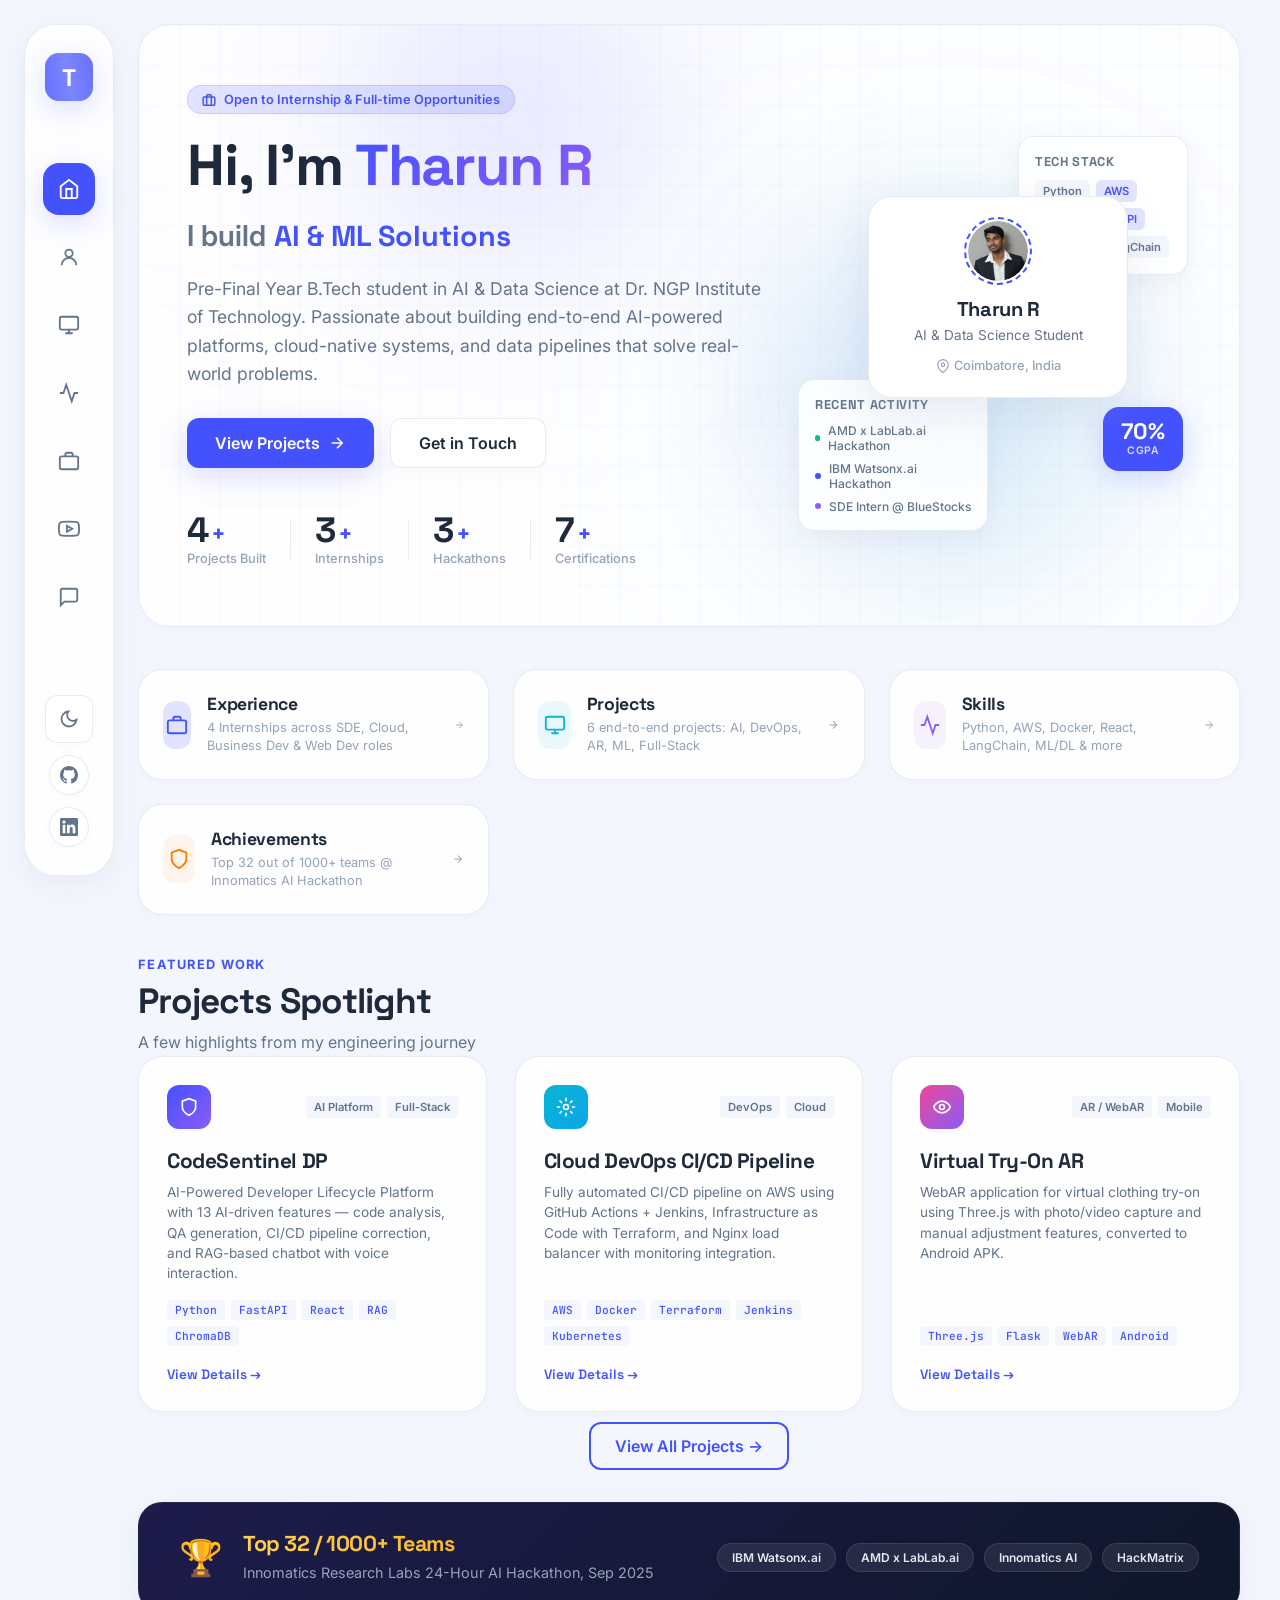
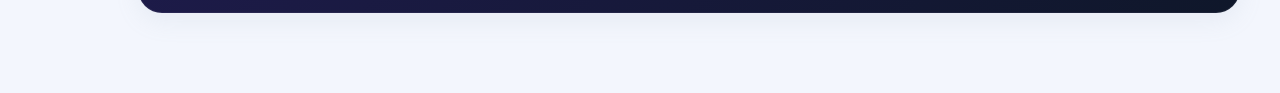
==== index.html @ 0fbeda7d "Add files via upload" ====
<!DOCTYPE html>
<html lang="en">
<head>
  <meta charset="UTF-8" />
  <meta name="viewport" content="width=device-width, initial-scale=1.0" />
  <title>Tharun R — Portfolio</title>
  <link rel="apple-touch-icon" sizes="180x180" href="img/apple-touch-icon.png" />
  <link rel="icon" type="image/png" sizes="32x32" href="img/favicon-32x32.png" />
  <link rel="icon" type="image/png" sizes="192x192" href="img/favicon-192x192.png" />
  <link rel="shortcut icon" href="img/favicon.ico" />
  <meta name="description" content="Portfolio of Tharun R — AI & Data Science | Cloud & DevOps | Full-Stack Developer based in Coimbatore, India." />
  <link rel="preconnect" href="https://fonts.googleapis.com" />
  <link rel="preconnect" href="https://fonts.gstatic.com" crossorigin />
  <link href="https://fonts.googleapis.com/css2?family=Inter:wght@300;400;500;600;700;800;900&family=Space+Grotesk:wght@400;500;600;700&family=JetBrains+Mono:wght@400;500&display=swap" rel="stylesheet" />
  <link rel="stylesheet" href="css/style.css?v=2.0.1" />
  <link rel="stylesheet" href="css/home.css?v=2.0.1" />
  <script>
    // Initialize theme as early as possible to prevent flash of light theme
    const savedTheme = localStorage.getItem('theme');
    if (savedTheme === 'dark') {
      document.documentElement.classList.add('dark-mode');
    }
  </script>
</head>
<body>
  <!-- Sidebar Navigation -->
  <nav class="sidebar" id="sidebar">
    <div class="sidebar-logo">
      <span class="logo-text">T</span>
    </div>
    <div class="sidebar-links">
      <a href="index.html" class="nav-item active" id="nav-home" title="Home">
        <svg viewBox="0 0 24 24" fill="none" stroke="currentColor" stroke-width="2"><path d="M3 9l9-7 9 7v11a2 2 0 0 1-2 2H5a2 2 0 0 1-2-2z"/><polyline points="9 22 9 12 15 12 15 22"/></svg>
        <span class="nav-label">Home</span>
      </a>
      <a href="about.html" class="nav-item" id="nav-about" title="About">
        <svg viewBox="0 0 24 24" fill="none" stroke="currentColor" stroke-width="2"><circle cx="12" cy="8" r="4"/><path d="M20 21a8 8 0 1 0-16 0"/></svg>
        <span class="nav-label">About</span>
      </a>
      <a href="projects.html" class="nav-item" id="nav-projects" title="Projects">
        <svg viewBox="0 0 24 24" fill="none" stroke="currentColor" stroke-width="2"><rect x="2" y="3" width="20" height="14" rx="2"/><path d="M8 21h8M12 17v4"/></svg>
        <span class="nav-label">Projects</span>
      </a>
      <a href="skills.html" class="nav-item" id="nav-skills" title="Skills">
        <svg viewBox="0 0 24 24" fill="none" stroke="currentColor" stroke-width="2"><polyline points="22 12 18 12 15 21 9 3 6 12 2 12"/></svg>
        <span class="nav-label">Skills</span>
      </a>
      <a href="experience.html" class="nav-item" id="nav-experience" title="Experience">
        <svg viewBox="0 0 24 24" fill="none" stroke="currentColor" stroke-width="2"><rect x="2" y="7" width="20" height="14" rx="2"/><path d="M16 7V5a2 2 0 0 0-2-2h-4a2 2 0 0 0-2 2v2"/></svg>
        <span class="nav-label">Experience</span>
      </a>
      <a href="youtube.html" class="nav-item" id="nav-youtube" title="YouTube">
        <svg viewBox="0 0 24 24" fill="none" stroke="currentColor" stroke-width="2"><path d="M22.54 6.42a2.78 2.78 0 0 0-1.94-2C18.88 4 12 4 12 4s-6.88 0-8.6.46a2.78 2.78 0 0 0-1.94 2A29 29 0 0 0 1 11.75a29 29 0 0 0 .46 5.33A2.78 2.78 0 0 0 3.4 19c1.72.46 8.6.46 8.6.46s6.88 0 8.6-.46a2.78 2.78 0 0 0 1.94-2 29 29 0 0 0 .46-5.25 29 29 0 0 0-.46-5.33z"/><polygon points="9.75 15.02 15.5 11.75 9.75 8.48 9.75 15.02"/></svg>
        <span class="nav-label">YouTube</span>
      </a>
      <a href="contact.html" class="nav-item" id="nav-contact" title="Contact">
        <svg viewBox="0 0 24 24" fill="none" stroke="currentColor" stroke-width="2"><path d="M21 15a2 2 0 0 1-2 2H7l-4 4V5a2 2 0 0 1 2-2h14a2 2 0 0 1 2 2z"/></svg>
        <span class="nav-label">Contact</span>
      </a>
    </div>
    <div class="sidebar-bottom">
      <button class="theme-toggle-btn" id="themeToggle" title="Toggle Theme">
        <svg class="sun-icon" viewBox="0 0 24 24" fill="none" stroke="currentColor" stroke-width="2"><circle cx="12" cy="12" r="5"/><line x1="12" y1="1" x2="12" y2="3"/><line x1="12" y1="21" x2="12" y2="23"/><line x1="4.22" y1="4.22" x2="5.64" y2="5.64"/><line x1="18.36" y1="18.36" x2="19.78" y2="19.78"/><line x1="1" y1="12" x2="3" y2="12"/><line x1="21" y1="12" x2="23" y2="12"/><line x1="4.22" y1="19.78" x2="5.64" y2="18.36"/><line x1="18.36" y1="5.64" x2="19.78" y2="4.22"/></svg>
        <svg class="moon-icon" viewBox="0 0 24 24" fill="none" stroke="currentColor" stroke-width="2"><path d="M21 12.79A9 9 0 1 1 11.21 3 7 7 0 0 0 21 12.79z"/></svg>
      </button>
      <a href="https://github.com/sarthar3" target="_blank" class="social-icon" title="GitHub">
        <svg viewBox="0 0 24 24" fill="currentColor"><path d="M12 0C5.37 0 0 5.37 0 12c0 5.31 3.435 9.795 8.205 11.385.6.105.825-.255.825-.57 0-.285-.015-1.23-.015-2.235-3.015.555-3.795-.735-4.035-1.41-.135-.345-.72-1.41-1.23-1.695-.42-.225-1.02-.78-.015-.795.945-.015 1.62.87 1.845 1.23 1.08 1.815 2.805 1.305 3.495.99.105-.78.42-1.305.765-1.605-2.67-.3-5.46-1.335-5.46-5.925 0-1.305.465-2.385 1.23-3.225-.12-.3-.54-1.53.12-3.18 0 0 1.005-.315 3.3 1.23.96-.27 1.98-.405 3-.405s2.04.135 3 .405c2.295-1.56 3.3-1.23 3.3-1.23.66 1.65.24 2.88.12 3.18.765.84 1.23 1.905 1.23 3.225 0 4.605-2.805 5.625-5.475 5.925.435.375.81 1.095.81 2.22 0 1.605-.015 2.895-.015 3.3 0 .315.225.69.825.57A12.02 12.02 0 0 0 24 12c0-6.63-5.37-12-12-12z"/></svg>
      </a>
      <a href="https://linkedin.com/in/sarvesh-tharun" target="_blank" class="social-icon" title="LinkedIn">
        <svg viewBox="0 0 24 24" fill="currentColor"><path d="M20.447 20.452h-3.554v-5.569c0-1.328-.027-3.037-1.852-3.037-1.853 0-2.136 1.445-2.136 2.939v5.667H9.351V9h3.414v1.561h.046c.477-.9 1.637-1.85 3.37-1.85 3.601 0 4.267 2.37 4.267 5.455v6.286zM5.337 7.433a2.062 2.062 0 0 1-2.063-2.065 2.064 2.064 0 1 1 2.063 2.065zm1.782 13.019H3.555V9h3.564v11.452zM22.225 0H1.771C.792 0 0 .774 0 1.729v20.542C0 23.227.792 24 1.771 24h20.451C23.2 24 24 23.227 24 22.271V1.729C24 .774 23.2 0 22.222 0h.003z"/></svg>
      </a>
    </div>
  </nav>

  <!-- Mobile Top Bar -->
  <header class="mobile-header">
    <div class="mobile-logo">Tharun R</div>
    <div class="mobile-actions">
      <button class="theme-toggle-btn mobile-theme-toggle" id="themeToggleMobile" aria-label="Toggle Theme">
        <svg class="sun-icon" viewBox="0 0 24 24" fill="none" stroke="currentColor" stroke-width="2"><circle cx="12" cy="12" r="5"/><line x1="12" y1="1" x2="12" y2="3"/><line x1="12" y1="21" x2="12" y2="23"/><line x1="4.22" y1="4.22" x2="5.64" y2="5.64"/><line x1="18.36" y1="18.36" x2="19.78" y2="19.78"/><line x1="1" y1="12" x2="3" y2="12"/><line x1="21" y1="12" x2="23" y2="12"/><line x1="4.22" y1="19.78" x2="5.64" y2="18.36"/><line x1="18.36" y1="5.64" x2="19.78" y2="4.22"/></svg>
        <svg class="moon-icon" viewBox="0 0 24 24" fill="none" stroke="currentColor" stroke-width="2"><path d="M21 12.79A9 9 0 1 1 11.21 3 7 7 0 0 0 21 12.79z"/></svg>
      </button>
      <button class="hamburger" id="hamburger" aria-label="Toggle menu">
        <span></span><span></span><span></span>
      </button>
    </div>
  </header>
  <div class="mobile-nav-overlay" id="mobileNavOverlay">
    <nav class="mobile-nav">
      <a href="index.html">Home</a>
      <a href="about.html">About</a>
      <a href="projects.html">Projects</a>
      <a href="skills.html">Skills</a>
      <a href="experience.html">Experience</a>
      <a href="youtube.html">YouTube</a>
      <a href="contact.html">Contact</a>
    </nav>
  </div>

  <!-- Main Content -->
  <main class="main-content" id="main-content">

    <!-- Hero Section -->
    <section class="hero-section">
      <div class="hero-bg-orbs">
        <div class="orb orb-1"></div>
        <div class="orb orb-2"></div>
        <div class="orb orb-3"></div>
      </div>
      <div class="hero-grid-lines"></div>

      <div class="hero-left">
        <div class="hero-badge animate-fade-up" style="animation-delay:0.1s">
          <svg viewBox="0 0 24 24" fill="none" stroke="currentColor" stroke-width="2.5" class="badge-icon"><rect x="2" y="7" width="20" height="14" rx="2" ry="2"/><path d="M16 21V5a2 2 0 0 0-2-2h-4a2 2 0 0 0-2 2v16"/></svg>
          <span>Open to Internship & Full-time Opportunities</span>
        </div>

        <h1 class="hero-title animate-fade-up" style="animation-delay:0.2s">
          Hi, I'm <span class="name-highlight">Tharun R</span>
        </h1>

        <div class="hero-roles animate-fade-up" style="animation-delay:0.35s">
          <span class="role-static">I build</span>
          <div class="role-carousel">
            <span class="role-item active">AI & ML Solutions</span>
            <span class="role-item">Cloud & DevOps Systems</span>
            <span class="role-item">Full-Stack Applications</span>
            <span class="role-item">Data Pipelines</span>
          </div>
        </div>

        <p class="hero-desc animate-fade-up" style="animation-delay:0.5s">
          Pre-Final Year B.Tech student in AI & Data Science at Dr. NGP Institute of Technology. 
          Passionate about building end-to-end AI-powered platforms, cloud-native systems, and 
          data pipelines that solve real-world problems.
        </p>

        <div class="hero-cta animate-fade-up" style="animation-delay:0.65s">
          <a href="projects.html" class="btn-primary" id="hero-view-projects">
            <span>View Projects</span>
            <svg viewBox="0 0 24 24" fill="none" stroke="currentColor" stroke-width="2"><path d="M5 12h14M12 5l7 7-7 7"/></svg>
          </a>
          <a href="contact.html" class="btn-secondary" id="hero-contact">
            <span>Get in Touch</span>
          </a>
        </div>

        <div class="hero-stats animate-fade-up" style="animation-delay:0.8s">
          <div class="stat-item">
            <span class="stat-num" data-target="6">0</span>
            <span class="stat-label">Projects Built</span>
          </div>
          <div class="stat-divider"></div>
          <div class="stat-item">
            <span class="stat-num" data-target="4">0</span>
            <span class="stat-label">Internships</span>
          </div>
          <div class="stat-divider"></div>
          <div class="stat-item">
            <span class="stat-num" data-target="4">0</span>
            <span class="stat-label">Hackathons</span>
          </div>
          <div class="stat-divider"></div>
          <div class="stat-item">
            <span class="stat-num" data-target="9">0</span>
            <span class="stat-label">Certifications</span>
          </div>
        </div>
      </div>

      <div class="hero-right animate-fade-left" style="animation-delay:0.4s">
        <div class="hero-card-cluster">
          <!-- Profile Card -->
          <div class="profile-card">
            <div class="profile-avatar">
              <div class="avatar-ring"></div>
              <div class="avatar-inner" style="background: transparent; overflow: hidden; padding: 0;">
                <img src="img/profile.jpg" alt="Tharun R" style="width: 100%; height: 100%; object-fit: cover; border-radius: 50%;" />
              </div>
            </div>
            <div class="profile-info">
              <h3>Tharun R</h3>
              <p>AI & Data Science Student</p>
              <div class="profile-location">
                <svg viewBox="0 0 24 24" fill="none" stroke="currentColor" stroke-width="2"><path d="M21 10c0 7-9 13-9 13s-9-6-9-13a9 9 0 0 1 18 0z"/><circle cx="12" cy="10" r="3"/></svg>
                <span>Coimbatore, India</span>
              </div>
            </div>
          </div>

          <!-- Tech Stack Card -->
          <div class="tech-float-card card-top-right">
            <div class="card-header-mini">Tech Stack</div>
            <div class="tech-bubbles">
              <span class="tech-bubble">Python</span>
              <span class="tech-bubble accent">AWS</span>
              <span class="tech-bubble">React</span>
              <span class="tech-bubble accent">FastAPI</span>
              <span class="tech-bubble">Docker</span>
              <span class="tech-bubble">LangChain</span>
            </div>
          </div>

          <!-- Activity Card -->
          <div class="activity-float-card card-bottom-left">
            <div class="card-header-mini">Recent Activity</div>
            <div class="activity-items">
              <div class="activity-item">
                <span class="activity-dot green"></span>
                <span>AMD x LabLab.ai Hackathon</span>
              </div>
              <div class="activity-item">
                <span class="activity-dot blue"></span>
                <span>IBM Watsonx.ai Hackathon</span>
              </div>
              <div class="activity-item">
                <span class="activity-dot purple"></span>
                <span>SDE Intern @ BlueStocks</span>
              </div>
            </div>
          </div>

          <!-- CGPA Badge -->
          <div class="cgpa-badge card-bottom-right">
            <div class="cgpa-num">70%</div>
            <div class="cgpa-label">CGPA</div>
          </div>
        </div>
      </div>
    </section>

    <!-- Quick Highlights -->
    <section class="highlights-section">
      <div class="section-inner">
        <div class="highlights-grid">
          <a href="experience.html" class="highlight-card" id="hl-experience">
            <div class="hl-icon">
              <svg viewBox="0 0 24 24" fill="none" stroke="currentColor" stroke-width="2"><rect x="2" y="7" width="20" height="14" rx="2"/><path d="M16 7V5a2 2 0 0 0-2-2h-4a2 2 0 0 0-2 2v2"/></svg>
            </div>
            <div class="hl-content">
              <h3>Experience</h3>
              <p>4 Internships across SDE, Cloud, Business Dev & Web Dev roles</p>
            </div>
            <svg class="hl-arrow" viewBox="0 0 24 24" fill="none" stroke="currentColor" stroke-width="2"><path d="M5 12h14M12 5l7 7-7 7"/></svg>
          </a>

          <a href="projects.html" class="highlight-card" id="hl-projects">
            <div class="hl-icon accent">
              <svg viewBox="0 0 24 24" fill="none" stroke="currentColor" stroke-width="2"><rect x="2" y="3" width="20" height="14" rx="2"/><path d="M8 21h8M12 17v4"/></svg>
            </div>
            <div class="hl-content">
              <h3>Projects</h3>
              <p>6 end-to-end projects: AI, DevOps, AR, ML, Full-Stack</p>
            </div>
            <svg class="hl-arrow" viewBox="0 0 24 24" fill="none" stroke="currentColor" stroke-width="2"><path d="M5 12h14M12 5l7 7-7 7"/></svg>
          </a>

          <a href="skills.html" class="highlight-card" id="hl-skills">
            <div class="hl-icon purple">
              <svg viewBox="0 0 24 24" fill="none" stroke="currentColor" stroke-width="2"><polyline points="22 12 18 12 15 21 9 3 6 12 2 12"/></svg>
            </div>
            <div class="hl-content">
              <h3>Skills</h3>
              <p>Python, AWS, Docker, React, LangChain, ML/DL & more</p>
            </div>
            <svg class="hl-arrow" viewBox="0 0 24 24" fill="none" stroke="currentColor" stroke-width="2"><path d="M5 12h14M12 5l7 7-7 7"/></svg>
          </a>

          <a href="about.html" class="highlight-card" id="hl-about">
            <div class="hl-icon orange">
              <svg viewBox="0 0 24 24" fill="none" stroke="currentColor" stroke-width="2"><path d="M12 22s8-4 8-10V5l-8-3-8 3v7c0 6 8 10 8 10z"/></svg>
            </div>
            <div class="hl-content">
              <h3>Achievements</h3>
              <p>Top 32 out of 1000+ teams @ Innomatics AI Hackathon</p>
            </div>
            <svg class="hl-arrow" viewBox="0 0 24 24" fill="none" stroke="currentColor" stroke-width="2"><path d="M5 12h14M12 5l7 7-7 7"/></svg>
          </a>
        </div>
      </div>
    </section>

    <!-- Featured Projects Preview -->
    <section class="featured-section">
      <div class="section-inner">
        <div class="section-header">
          <div class="section-tag">Featured Work</div>
          <h2 class="section-title">Projects Spotlight</h2>
          <p class="section-sub">A few highlights from my engineering journey</p>
        </div>
        <div class="featured-projects">
          <div class="feat-project-card" id="feat-codesentinel">
            <div class="feat-project-header">
              <div class="feat-project-icon indigo">
                <svg viewBox="0 0 24 24" fill="none" stroke="currentColor" stroke-width="2"><path d="M12 22s8-4 8-10V5l-8-3-8 3v7c0 6 8 10 8 10z"/></svg>
              </div>
              <div class="feat-project-meta">
                <span class="feat-project-tag">AI Platform</span>
                <span class="feat-project-tag">Full-Stack</span>
              </div>
            </div>
            <h3>CodeSentinel DP</h3>
            <p>AI-Powered Developer Lifecycle Platform with 13 AI-driven features — code analysis, QA generation, CI/CD pipeline correction, and RAG-based chatbot with voice interaction.</p>
            <div class="feat-tech-row">
              <span>Python</span><span>FastAPI</span><span>React</span><span>RAG</span><span>ChromaDB</span>
            </div>
            <a href="projects.html#codesentinel" class="feat-link" id="feat-codesentinel-link">View Details →</a>
          </div>

          <div class="feat-project-card" id="feat-cicd">
            <div class="feat-project-header">
              <div class="feat-project-icon cyan">
                <svg viewBox="0 0 24 24" fill="none" stroke="currentColor" stroke-width="2"><circle cx="12" cy="12" r="3"/><path d="M12 1v4M12 19v4M4.22 4.22l2.83 2.83M16.95 16.95l2.83 2.83M1 12h4M19 12h4M4.22 19.78l2.83-2.83M16.95 7.05l2.83-2.83"/></svg>
              </div>
              <div class="feat-project-meta">
                <span class="feat-project-tag">DevOps</span>
                <span class="feat-project-tag">Cloud</span>
              </div>
            </div>
            <h3>Cloud DevOps CI/CD Pipeline</h3>
            <p>Fully automated CI/CD pipeline on AWS using GitHub Actions + Jenkins, Infrastructure as Code with Terraform, and Nginx load balancer with monitoring integration.</p>
            <div class="feat-tech-row">
              <span>AWS</span><span>Docker</span><span>Terraform</span><span>Jenkins</span><span>Kubernetes</span>
            </div>
            <a href="projects.html#cicd" class="feat-link" id="feat-cicd-link">View Details →</a>
          </div>

          <div class="feat-project-card" id="feat-tryon">
            <div class="feat-project-header">
              <div class="feat-project-icon pink">
                <svg viewBox="0 0 24 24" fill="none" stroke="currentColor" stroke-width="2"><path d="M2 12s3-7 10-7 10 7 10 7-3 7-10 7-10-7-10-7z"/><circle cx="12" cy="12" r="3"/></svg>
              </div>
              <div class="feat-project-meta">
                <span class="feat-project-tag">AR / WebAR</span>
                <span class="feat-project-tag">Mobile</span>
              </div>
            </div>
            <h3>Virtual Try-On AR</h3>
            <p>WebAR application for virtual clothing try-on using Three.js with photo/video capture and manual adjustment features, converted to Android APK.</p>
            <div class="feat-tech-row">
              <span>Three.js</span><span>Flask</span><span>WebAR</span><span>Android</span>
            </div>
            <a href="projects.html#tryon" class="feat-link" id="feat-tryon-link">View Details →</a>
          </div>
        </div>
        <div class="view-all-row">
          <a href="projects.html" class="btn-outline" id="home-view-all-projects">View All Projects →</a>
        </div>
      </div>
    </section>

    <!-- Hackathon Banner -->
    <section class="hackathon-section">
      <div class="section-inner">
        <div class="hackathon-banner">
          <div class="hackathon-left">
            <div class="hackathon-icon">🏆</div>
            <div class="hackathon-text">
              <h3>Top 32 / 1000+ Teams</h3>
              <p>Innomatics Research Labs 24-Hour AI Hackathon, Sep 2025</p>
            </div>
          </div>
          <div class="hackathon-badges">
            <span class="hbadge">IBM Watsonx.ai</span>
            <span class="hbadge">AMD x LabLab.ai</span>
            <span class="hbadge">Innomatics AI</span>
            <span class="hbadge">HackMatrix</span>
          </div>
        </div>
      </div>
    </section>

  </main>

  <script src="js/main.js?v=2.0.1"></script>
  <script src="js/home.js?v=2.0.1"></script>
</body>
</html>
---- css/style.css ----
/* -------------------------------------------------------------
   SYSTEM DESIGN SYSTEM & GLOBAL STYLES (Tharun R Portfolio)
   Inspired by premium hybrid glassmorphic dashboard aesthetics
   ------------------------------------------------------------- */

:root {
  /* Core Colors */
  --primary: #4452FE;         /* Royal indigo-blue */
  --primary-glow: rgba(68, 82, 254, 0.15);
  --primary-hover: #313fd5;
  --secondary: #06B6D4;       /* Neon cyan */
  --bg-app: #F3F6FD;          /* Soft slate blue-gray base */
  
  /* Palette & Gradients */
  --accent-purple: #8B5CF6;
  --accent-orange: #FF7A00;
  --accent-green: #10B981;
  --accent-pink: #EC4899;
  --text-main: #1E293B;       /* Deep slate */
  --text-muted: #64748B;      /* Cool gray */
  --text-light: #94A3B8;
  
  /* Surface & Glassmorphic variables */
  --surface-base: #FFFFFF;
  --surface-card: rgba(255, 255, 255, 0.85);
  --surface-sidebar: rgba(255, 255, 255, 0.9);
  --border-color: rgba(226, 232, 240, 0.8);
  --border-glow: rgba(68, 82, 254, 0.08);
  
  /* Shadow Systems */
  --shadow-sm: 0 2px 8px rgba(148, 163, 184, 0.05);
  --shadow-md: 0 8px 24px rgba(148, 163, 184, 0.12);
  --shadow-lg: 0 16px 40px rgba(148, 163, 184, 0.18);
  --shadow-glow: 0 8px 30px rgba(68, 82, 254, 0.2);
  
  /* Border Radius */
  --radius-xs: 8px;
  --radius-sm: 12px;
  --radius-md: 16px;
  --radius-lg: 24px;
  --radius-xl: 32px;
  
  /* Transitions */
  --transition-fast: 0.2s cubic-bezier(0.4, 0, 0.2, 1);
  --transition-normal: 0.35s cubic-bezier(0.4, 0, 0.2, 1);
  --transition-slow: 0.5s cubic-bezier(0.4, 0, 0.2, 1);
}

/* Base Reset & Typography */
*, *::before, *::after {
  box-sizing: border-box;
  margin: 0;
  padding: 0;
}

html {
  scroll-behavior: smooth;
  font-size: 16px;
}

body {
  font-family: 'Inter', -apple-system, BlinkMacSystemFont, "Segoe UI", Roboto, sans-serif;
  background-color: var(--bg-app);
  color: var(--text-main);
  min-height: 100vh;
  display: flex;
  overflow-x: hidden;
  -webkit-font-smoothing: antialiased;
  -moz-osx-font-smoothing: grayscale;
}

/* Custom Scrollbar */
::-webkit-scrollbar {
  width: 8px;
  height: 8px;
}

::-webkit-scrollbar-track {
  background: var(--bg-app);
}

::-webkit-scrollbar-thumb {
  background: #CBD5E1;
  border-radius: 4px;
}

::-webkit-scrollbar-thumb:hover {
  background: #94A3B8;
}

/* Typography elements */
h1, h2, h3, h4, h5, h6 {
  font-family: 'Space Grotesk', sans-serif;
  font-weight: 700;
  letter-spacing: -0.02em;
  line-height: 1.2;
}

p {
  line-height: 1.6;
  color: var(--text-muted);
}

a {
  text-decoration: none;
  color: inherit;
  transition: var(--transition-fast);
}

/* Sidebar Navigation */
.sidebar {
  position: fixed;
  left: 24px;
  top: 24px;
  bottom: 24px;
  width: 90px;
  background: var(--surface-sidebar);
  backdrop-filter: blur(20px);
  -webkit-backdrop-filter: blur(20px);
  border: 1px solid var(--border-color);
  border-radius: var(--radius-xl);
  display: flex;
  flex-direction: column;
  align-items: center;
  justify-content: space-between;
  padding: 28px 0;
  box-shadow: var(--shadow-md);
  z-index: 100;
  transition: width var(--transition-normal), left var(--transition-normal);
}

.sidebar-logo {
  width: 48px;
  height: 48px;
  background: var(--primary);
  color: #FFFFFF;
  border-radius: 14px;
  display: flex;
  align-items: center;
  justify-content: center;
  font-family: 'Space Grotesk', sans-serif;
  font-weight: 700;
  font-size: 1.5rem;
  box-shadow: var(--shadow-glow);
  position: relative;
  overflow: hidden;
}

.sidebar-logo::after {
  content: '';
  position: absolute;
  top: -50%;
  left: -50%;
  width: 200%;
  height: 200%;
  background: linear-gradient(35deg, transparent, rgba(255,255,255,0.3), transparent);
  transform: rotate(45deg);
  transition: 0.8s;
}

.sidebar:hover .sidebar-logo::after {
  left: 120%;
}

.sidebar-links {
  display: flex;
  flex-direction: column;
  gap: 16px;
  width: 100%;
  align-items: center;
}

.nav-item {
  position: relative;
  width: 52px;
  height: 52px;
  border-radius: 16px;
  display: flex;
  align-items: center;
  justify-content: center;
  color: var(--text-muted);
  cursor: pointer;
  background: transparent;
  transition: var(--transition-normal);
}

.nav-item svg {
  width: 22px;
  height: 22px;
  stroke-width: 2px;
  transition: transform var(--transition-fast);
}

.nav-item .nav-label {
  position: absolute;
  left: 100%;
  margin-left: 20px;
  background: #1E293B; /* Solid slate grey background in light mode */
  color: #FFFFFF;     /* Pure white text */
  padding: 6px 14px;
  border-radius: 8px;
  font-size: 0.8rem;
  font-weight: 500;
  opacity: 0;
  pointer-events: none;
  transform: translateX(-10px);
  transition: var(--transition-fast);
  white-space: nowrap;
  box-shadow: var(--shadow-md);
}

.nav-item .nav-label::before {
  content: '';
  position: absolute;
  right: 100%;
  top: 50%;
  transform: translateY(-50%);
  border-width: 5px;
  border-style: solid;
  border-color: transparent #1E293B transparent transparent;
}

/* Hover state */
.nav-item:hover {
  color: var(--primary);
  background: var(--primary-glow);
}

.nav-item:hover svg {
  transform: scale(1.1);
}

.nav-item:hover .nav-label {
  opacity: 1;
  transform: translateX(0);
}

/* Active State matching dashboard image style */
.nav-item.active {
  background: var(--primary);
  color: #FFFFFF;
  box-shadow: var(--shadow-glow);
}

.sidebar-bottom {
  display: flex;
  flex-direction: column;
  gap: 12px;
  align-items: center;
}

.social-icon {
  width: 40px;
  height: 40px;
  border-radius: 50%;
  background: var(--surface-base);
  border: 1px solid var(--border-color);
  color: var(--text-muted);
  display: flex;
  align-items: center;
  justify-content: center;
  box-shadow: var(--shadow-sm);
  transition: var(--transition-fast);
}

.social-icon svg {
  width: 18px;
  height: 18px;
}

.social-icon:hover {
  background: var(--primary);
  color: #FFFFFF;
  border-color: var(--primary);
  transform: translateY(-3px);
  box-shadow: var(--shadow-md);
}

/* Main Layout Wrapper */
.main-content {
  margin-left: 138px; /* space for absolute sidebar */
  flex-grow: 1;
  padding: 24px 40px 40px 0;
  display: flex;
  flex-direction: column;
  gap: 32px;
  width: calc(100% - 138px);
}

/* Headers & Navigation Overlay for Mobile */
.mobile-header {
  display: none;
  position: fixed;
  top: 0;
  left: 0;
  right: 0;
  height: 70px;
  background: var(--surface-sidebar);
  backdrop-filter: blur(16px);
  -webkit-backdrop-filter: blur(16px);
  border-bottom: 1px solid transparent;
  padding: 0 24px;
  align-items: center;
  justify-content: space-between;
  z-index: 1000;
  box-shadow: none;
  transition: background var(--transition-fast), border-color var(--transition-fast), box-shadow var(--transition-fast);
}

.mobile-header.scrolled {
  border-bottom: 1px solid var(--border-color);
  box-shadow: var(--shadow-sm);
}

.mobile-logo {
  font-family: 'Space Grotesk', sans-serif;
  font-weight: 700;
  font-size: 1.3rem;
  color: var(--text-main);
}

.hamburger {
  background: none;
  border: none;
  cursor: pointer;
  display: flex;
  flex-direction: column;
  justify-content: space-between;
  width: 24px;
  height: 18px;
  z-index: 1002;
}

.hamburger span {
  width: 100%;
  height: 2px;
  background-color: var(--text-main);
  border-radius: 2px;
  transition: var(--transition-fast);
}

.hamburger.open span:nth-child(1) {
  transform: translateY(8px) rotate(45deg);
}

.hamburger.open span:nth-child(2) {
  opacity: 0;
}

.hamburger.open span:nth-child(3) {
  transform: translateY(-8px) rotate(-45deg);
}

.mobile-nav-overlay {
  position: fixed;
  top: 0;
  left: 0;
  right: 0;
  bottom: 0;
  background: rgba(243, 246, 253, 0.95);
  backdrop-filter: blur(20px);
  -webkit-backdrop-filter: blur(20px);
  z-index: 999;
  display: flex;
  align-items: center;
  justify-content: center;
  opacity: 0;
  pointer-events: none;
  transition: var(--transition-normal);
}

.mobile-nav-overlay.open {
  opacity: 1;
  pointer-events: auto;
}

.mobile-nav {
  display: flex;
  flex-direction: column;
  gap: 20px;
  text-align: center;
}

.mobile-nav a {
  font-family: 'Space Grotesk', sans-serif;
  font-size: 2rem;
  font-weight: 600;
  color: var(--text-muted);
}

.mobile-nav a:hover,
.mobile-nav a.active {
  color: var(--primary);
  transform: scale(1.05);
}

/* Page Hero Template */
.page-hero {
  position: relative;
  background: var(--surface-card);
  border: 1px solid var(--border-color);
  border-radius: var(--radius-lg);
  padding: 60px 48px;
  overflow: hidden;
  box-shadow: var(--shadow-sm);
  display: flex;
  flex-direction: column;
  justify-content: center;
}

.page-hero-bg {
  position: absolute;
  top: -100px;
  right: -100px;
  width: 400px;
  height: 400px;
  background: radial-gradient(circle, rgba(68, 82, 254, 0.08) 0%, transparent 70%);
  border-radius: 50%;
  pointer-events: none;
}

.page-hero-content {
  position: relative;
  z-index: 2;
}

.page-tag {
  display: inline-flex;
  padding: 6px 14px;
  background: var(--primary-glow);
  color: var(--primary);
  border-radius: 30px;
  font-size: 0.85rem;
  font-weight: 600;
  margin-bottom: 16px;
  text-transform: uppercase;
  letter-spacing: 0.05em;
}

.page-title {
  font-size: 2.8rem;
  color: var(--text-main);
  margin-bottom: 12px;
}

.page-subtitle {
  font-size: 1.15rem;
  color: var(--text-muted);
  max-width: 600px;
}

/* Buttons System */
.btn-primary {
  display: inline-flex;
  align-items: center;
  justify-content: center;
  gap: 8px;
  padding: 14px 28px;
  background: var(--primary);
  color: #FFFFFF;
  font-weight: 600;
  border-radius: var(--radius-sm);
  border: none;
  cursor: pointer;
  box-shadow: var(--shadow-glow);
  transition: var(--transition-fast);
}

.btn-primary:hover {
  background: var(--primary-hover);
  transform: translateY(-2px);
  box-shadow: 0 12px 35px rgba(68, 82, 254, 0.35);
}

.btn-primary svg {
  width: 18px;
  height: 18px;
  transition: transform var(--transition-fast);
}

.btn-primary:hover svg {
  transform: translateX(4px);
}

.btn-secondary {
  display: inline-flex;
  align-items: center;
  justify-content: center;
  padding: 14px 28px;
  background: var(--surface-base);
  color: var(--text-main);
  font-weight: 600;
  border-radius: var(--radius-sm);
  border: 1px solid var(--border-color);
  cursor: pointer;
  box-shadow: var(--shadow-sm);
  transition: var(--transition-fast);
}

.btn-secondary:hover {
  background: var(--bg-app);
  transform: translateY(-2px);
  box-shadow: var(--shadow-md);
}

.btn-outline {
  display: inline-flex;
  align-items: center;
  justify-content: center;
  padding: 12px 24px;
  background: transparent;
  color: var(--primary);
  font-weight: 600;
  border-radius: var(--radius-sm);
  border: 2px solid var(--primary);
  cursor: pointer;
  transition: var(--transition-fast);
}

.btn-outline:hover {
  background: var(--primary);
  color: #FFFFFF;
  box-shadow: var(--shadow-glow);
  transform: translateY(-2px);
}

/* Global Grid systems */
.section-inner {
  max-width: 1400px;
  width: 100%;
  margin: 0 auto;
}

/* Animations */
.animate-fade-up {
  opacity: 0;
  transform: translateY(24px);
  animation: fadeUp 0.8s cubic-bezier(0.2, 0.8, 0.2, 1) forwards;
}

.animate-fade-left {
  opacity: 0;
  transform: translateX(24px);
  animation: fadeLeft 0.8s cubic-bezier(0.2, 0.8, 0.2, 1) forwards;
}

.animate-fade-right {
  opacity: 0;
  transform: translateX(-24px);
  animation: fadeRight 0.8s cubic-bezier(0.2, 0.8, 0.2, 1) forwards;
}

@keyframes fadeUp {
  to {
    opacity: 1;
    transform: translateY(0);
  }
}

@keyframes fadeLeft {
  to {
    opacity: 1;
    transform: translateX(0);
  }
}

@keyframes fadeRight {
  to {
    opacity: 1;
    transform: translateX(0);
  }
}

/* Common Projects Page & Grid Styles */
.filter-section {
  margin-bottom: 8px;
}

.filter-bar {
  display: flex;
  gap: 12px;
  background: var(--surface-card);
  padding: 8px;
  border-radius: 40px;
  border: 1px solid var(--border-color);
  width: max-content;
  box-shadow: var(--shadow-sm);
}

.filter-btn {
  border: none;
  background: transparent;
  padding: 10px 24px;
  border-radius: 30px;
  font-weight: 500;
  color: var(--text-muted);
  cursor: pointer;
  transition: var(--transition-fast);
}

.filter-btn:hover {
  color: var(--primary);
}

.filter-btn.active {
  background: var(--primary);
  color: #FFFFFF;
  box-shadow: var(--shadow-glow);
}

.projects-grid-section {
  padding-bottom: 40px;
}

.projects-grid {
  display: grid;
  grid-template-columns: repeat(auto-fill, minmax(380px, 1fr));
  gap: 30px;
}

.project-card {
  background: var(--surface-card);
  border: 1px solid var(--border-color);
  border-radius: var(--radius-lg);
  overflow: hidden;
  box-shadow: var(--shadow-sm);
  display: flex;
  flex-direction: column;
  justify-content: space-between;
  transition: var(--transition-normal);
}

.project-card:hover {
  transform: translateY(-8px);
  box-shadow: var(--shadow-lg);
  border-color: rgba(68, 82, 254, 0.15);
}

.project-card-header {
  padding: 30px 30px 20px;
  display: flex;
  justify-content: space-between;
  align-items: flex-start;
  position: relative;
}

.project-card-header::before {
  content: '';
  position: absolute;
  top: 0;
  left: 0;
  right: 0;
  height: 4px;
  background: var(--primary);
}

.project-card-icon {
  width: 50px;
  height: 50px;
  border-radius: 14px;
  display: flex;
  align-items: center;
  justify-content: center;
  color: #FFFFFF;
  background: var(--primary);
}

.project-card-icon svg {
  width: 24px;
  height: 24px;
}

.project-card-badges {
  display: flex;
  gap: 8px;
}

.proj-badge {
  padding: 4px 10px;
  background: rgba(226, 232, 240, 0.6);
  color: var(--text-muted);
  border-radius: 30px;
  font-size: 0.75rem;
  font-weight: 600;
}

.project-card-body {
  padding: 0 30px;
  flex-grow: 1;
}

.project-card-body h3 {
  font-size: 1.4rem;
  color: var(--text-main);
  margin-bottom: 12px;
}

.project-card-body p {
  font-size: 0.95rem;
  margin-bottom: 16px;
}

.project-tech {
  display: flex;
  flex-wrap: wrap;
  gap: 8px;
  margin-bottom: 20px;
}

.project-tech span {
  font-family: 'JetBrains Mono', monospace;
  font-size: 0.75rem;
  padding: 4px 10px;
  background: var(--bg-app);
  color: var(--primary);
  border-radius: 6px;
  font-weight: 500;
  border: 1px solid rgba(68, 82, 254, 0.05);
}

.project-bullets {
  list-style: none;
  display: flex;
  flex-direction: column;
  gap: 8px;
  margin-bottom: 24px;
  font-size: 0.9rem;
  color: var(--text-muted);
}

.project-bullets li {
  position: relative;
  padding-left: 20px;
}

.project-bullets li::before {
  content: "→";
  position: absolute;
  left: 0;
  color: var(--primary);
  font-weight: bold;
}

.project-card-footer {
  padding: 24px 30px 30px;
  border-top: 1px solid var(--border-color);
  background: rgba(248, 250, 252, 0.5);
}

.proj-link {
  font-family: 'Space Grotesk', sans-serif;
  font-weight: 600;
  color: var(--primary);
  display: inline-flex;
  align-items: center;
  gap: 6px;
}

.proj-link:hover {
  color: var(--primary-hover);
  transform: translateX(4px);
}

/* Gradients for Card Headers */
.indigo-grad::before { background: linear-gradient(90deg, #4452FE, #8B5CF6) !important; }
.cyan-grad::before { background: linear-gradient(90deg, #06B6D4, #0ea5e9) !important; }
.pink-grad::before { background: linear-gradient(90deg, #EC4899, #8B5CF6) !important; }
.green-grad::before { background: linear-gradient(90deg, #10B981, #059669) !important; }
.orange-grad::before { background: linear-gradient(90deg, #FF7A00, #EF4444) !important; }
.purple-grad::before { background: linear-gradient(90deg, #8B5CF6, #EC4899) !important; }

/* Skills Page Specific Styles */
.skills-section {
  padding-bottom: 40px;
}

.skills-categories {
  display: grid;
  grid-template-columns: repeat(auto-fill, minmax(420px, 1fr));
  gap: 30px;
}

.skill-cat {
  background: var(--surface-card);
  border: 1px solid var(--border-color);
  border-radius: var(--radius-lg);
  padding: 30px;
  box-shadow: var(--shadow-sm);
  transition: var(--transition-normal);
}

.skill-cat:hover {
  box-shadow: var(--shadow-md);
  border-color: rgba(68, 82, 254, 0.1);
  transform: translateY(-4px);
}

.skill-cat-header {
  display: flex;
  align-items: center;
  gap: 16px;
  margin-bottom: 24px;
}

.skill-cat-icon {
  width: 44px;
  height: 44px;
  border-radius: 12px;
  display: flex;
  align-items: center;
  justify-content: center;
  color: #FFFFFF;
}

.skill-cat-icon svg {
  width: 20px;
  height: 20px;
}

.skill-cat-header h2 {
  font-size: 1.35rem;
  color: var(--text-main);
}

.skill-tags {
  display: flex;
  flex-wrap: wrap;
  gap: 8px;
  margin-bottom: 24px;
}

.skill-tag {
  font-size: 0.85rem;
  font-weight: 500;
  padding: 6px 14px;
  background: var(--bg-app);
  color: var(--text-muted);
  border-radius: 30px;
  border: 1px solid var(--border-color);
}

.skill-tag.primary { background: var(--primary-glow); color: var(--primary); border-color: transparent; }
.skill-tag.cyan { background: rgba(6, 182, 212, 0.1); color: var(--secondary); border-color: transparent; }
.skill-tag.orange { background: rgba(255, 122, 0, 0.1); color: var(--accent-orange); border-color: transparent; }
.skill-tag.green { background: rgba(16, 185, 129, 0.1); color: var(--accent-green); border-color: transparent; }
.skill-tag.pink { background: rgba(236, 72, 153, 0.1); color: var(--accent-pink); border-color: transparent; }

.skill-bars {
  display: flex;
  flex-direction: column;
  gap: 16px;
}

.skill-bar-row {
  display: flex;
  align-items: center;
  justify-content: space-between;
  gap: 16px;
}

.skill-bar-row span {
  font-size: 0.9rem;
  font-weight: 500;
  color: var(--text-muted);
  width: 140px;
}

.skill-bar {
  flex-grow: 1;
  height: 8px;
  background: var(--bg-app);
  border-radius: 10px;
  overflow: hidden;
  position: relative;
}

.skill-bar-fill {
  height: 100%;
  border-radius: 10px;
  transition: width 1.2s cubic-bezier(0.1, 1, 0.1, 1);
}

.skill-pct {
  font-family: 'JetBrains Mono', monospace;
  font-size: 0.85rem;
  font-weight: 600;
  color: var(--text-main);
  text-align: right;
  width: 40px;
}

.soft-skills-grid {
  display: grid;
  grid-template-columns: repeat(2, 1fr);
  gap: 14px;
}

.soft-skill-item {
  display: flex;
  align-items: center;
  gap: 12px;
  padding: 12px 16px;
  background: var(--bg-app);
  border-radius: 12px;
  border: 1px solid var(--border-color);
  font-size: 0.9rem;
  font-weight: 500;
}

.soft-skill-icon {
  font-size: 1.15rem;
}

/* Experience Timeline Common Classes */
.experience-section {
  padding-bottom: 40px;
}

.timeline {
  position: relative;
  max-width: 900px;
  margin: 0 auto;
  padding: 20px 0;
}

.timeline::before {
  content: '';
  position: absolute;
  left: 31px;
  top: 0;
  bottom: 0;
  width: 2px;
  background: var(--border-color);
}

.timeline-item {
  position: relative;
  padding-left: 80px;
  margin-bottom: 50px;
}

.timeline-item:last-child {
  margin-bottom: 0;
}

.timeline-dot {
  position: absolute;
  left: 20px;
  top: 24px;
  width: 24px;
  height: 24px;
  border-radius: 50%;
  background: var(--surface-base);
  border: 4px solid var(--border-color);
  z-index: 2;
  box-shadow: var(--shadow-sm);
}

.timeline-connector {
  position: absolute;
  left: 31px;
  top: 48px;
  bottom: -50px;
  width: 2px;
  background: var(--border-color);
  z-index: 1;
}

.indigo-dot { border-color: var(--primary) !important; background: var(--primary-glow) !important; }
.cyan-dot { border-color: var(--secondary) !important; background: rgba(6, 182, 212, 0.1) !important; }
.orange-dot { border-color: var(--accent-orange) !important; background: rgba(255, 122, 0, 0.1) !important; }
.green-dot { border-color: var(--accent-green) !important; background: rgba(16, 185, 129, 0.1) !important; }

.timeline-card {
  background: var(--surface-card);
  border: 1px solid var(--border-color);
  border-radius: var(--radius-lg);
  padding: 30px;
  box-shadow: var(--shadow-sm);
  transition: var(--transition-normal);
}

.timeline-card:hover {
  box-shadow: var(--shadow-md);
  border-color: rgba(68, 82, 254, 0.1);
  transform: translateX(4px);
}

.timeline-card-header {
  display: flex;
  justify-content: space-between;
  align-items: flex-start;
  flex-wrap: wrap;
  gap: 16px;
  margin-bottom: 20px;
}

.tl-left {
  display: flex;
  align-items: center;
  gap: 16px;
}

.company-logo {
  width: 48px;
  height: 48px;
  border-radius: 12px;
  display: flex;
  align-items: center;
  justify-content: center;
  font-family: 'Space Grotesk', sans-serif;
  font-weight: 700;
  font-size: 1.1rem;
  color: #FFFFFF;
}

.indigo-logo { background: linear-gradient(135deg, var(--primary), var(--accent-purple)); }
.cyan-logo { background: linear-gradient(135deg, var(--secondary), #0ea5e9); }
.orange-logo { background: linear-gradient(135deg, var(--accent-orange), #EF4444); }
.green-logo { background: linear-gradient(135deg, var(--accent-green), #059669); }

.tl-title-block h3 {
  font-size: 1.25rem;
  color: var(--text-main);
}

.company-name {
  font-size: 0.9rem;
  font-weight: 600;
  color: var(--text-muted);
}

.tl-meta {
  display: flex;
  flex-direction: column;
  align-items: flex-end;
  text-align: right;
  gap: 6px;
}

.tl-date {
  font-size: 0.85rem;
  font-weight: 600;
  color: var(--text-main);
  background: var(--bg-app);
  padding: 4px 12px;
  border-radius: 30px;
  border: 1px solid var(--border-color);
}

.tl-type {
  font-size: 0.75rem;
  font-weight: 700;
  text-transform: uppercase;
  letter-spacing: 0.05em;
}

.tl-type.remote { color: var(--primary); }
.tl-type.onsite { color: var(--accent-orange); }

.tl-skills {
  display: flex;
  flex-wrap: wrap;
  gap: 8px;
  margin-bottom: 20px;
}

.tl-skills span {
  font-size: 0.8rem;
  padding: 4px 10px;
  background: var(--bg-app);
  color: var(--text-muted);
  border-radius: 6px;
  font-weight: 500;
}

.tl-bullets {
  list-style: none;
  display: flex;
  flex-direction: column;
  gap: 10px;
  font-size: 0.95rem;
  color: var(--text-muted);
}

.tl-bullets li {
  position: relative;
  padding-left: 20px;
}

.tl-bullets li::before {
  content: "•";
  position: absolute;
  left: 0;
  color: var(--primary);
  font-size: 1.2rem;
  line-height: 1;
}

.edu-cards-row {
  display: grid;
  grid-template-columns: repeat(auto-fit, minmax(280px, 1fr));
  gap: 24px;
  margin-top: 24px;
}

.edu-full-card {
  background: var(--surface-card);
  border: 1px solid var(--border-color);
  border-radius: var(--radius-lg);
  padding: 24px;
  display: flex;
  gap: 16px;
  box-shadow: var(--shadow-sm);
  transition: var(--transition-normal);
}

.edu-full-card:hover {
  transform: translateY(-4px);
  box-shadow: var(--shadow-md);
}

.edu-card-icon {
  font-size: 2rem;
  display: flex;
  align-items: center;
}

.edu-card-body h3 {
  font-size: 1.15rem;
  color: var(--text-main);
  margin-bottom: 6px;
}

.edu-school-name {
  font-size: 0.9rem;
  font-weight: 500;
  color: var(--text-muted);
  margin-bottom: 6px;
}

.edu-detail {
  font-size: 0.85rem;
  color: var(--text-light);
  font-weight: 500;
}

/* Responsive Media Queries */
@media (max-width: 1024px) {
  .sidebar {
    left: -100px; /* Hide sidebar offscreen on tablets/mobiles */
  }
  
  .main-content {
    margin-left: 0;
    padding: 94px 24px 24px;
    width: 100%;
  }
  
  .mobile-header {
    display: flex;
  }
}

@media (max-width: 768px) {
  .page-title {
    font-size: 2.2rem;
  }
  
  .page-hero {
    padding: 40px 24px;
  }
  
  .projects-grid {
    grid-template-columns: 1fr;
  }
  
  .skills-categories {
    grid-template-columns: 1fr;
  }
}

/* -------------------------------------------------------------
   CONTACT PAGE STYLING (Tharun R Portfolio)
   Form inputs, modern contact links, and green availability status
   ------------------------------------------------------------- */
.contact-section {
  padding-bottom: 40px;
}

.contact-grid {
  display: grid;
  grid-template-columns: 1.1fr 0.9fr;
  gap: 40px;
  align-items: start;
}

.contact-info {
  display: flex;
  flex-direction: column;
  gap: 24px;
}

.contact-info h2 {
  font-size: 2rem;
  color: var(--text-main);
  line-height: 1.2;
}

.contact-info p {
  font-size: 1.05rem;
  line-height: 1.6;
}

.contact-links {
  display: flex;
  flex-direction: column;
  gap: 16px;
  margin-top: 10px;
}

.contact-link-card {
  background: var(--surface-card);
  border: 1px solid var(--border-color);
  border-radius: var(--radius-md);
  padding: 18px 24px;
  display: flex;
  align-items: center;
  justify-content: space-between;
  box-shadow: var(--shadow-sm);
  transition: var(--transition-normal);
}

.contact-link-card:not(.location-card) {
  cursor: pointer;
}

.contact-link-icon {
  width: 46px;
  height: 46px;
  border-radius: 12px;
  display: flex;
  align-items: center;
  justify-content: center;
  color: #FFFFFF;
  flex-shrink: 0;
}

.contact-link-icon svg {
  width: 20px;
  height: 20px;
}

.contact-link-text {
  flex-grow: 1;
  padding: 0 20px;
  display: flex;
  flex-direction: column;
  gap: 4px;
}

.contact-link-label {
  font-size: 0.7rem;
  font-weight: 600;
  color: var(--text-light);
  text-transform: uppercase;
  letter-spacing: 0.05em;
}

.contact-link-value {
  font-size: 0.95rem;
  font-weight: 700;
  color: var(--text-main);
  word-break: break-all;
}

.ext-icon {
  width: 16px;
  height: 16px;
  color: var(--text-light);
  transition: transform var(--transition-fast);
}

.contact-link-card:hover:not(.location-card) {
  transform: translateY(-3px);
  box-shadow: var(--shadow-md);
  border-color: rgba(68, 82, 254, 0.1);
}

.contact-link-card:hover .ext-icon {
  transform: translateX(4px);
  color: var(--primary);
}

/* Contact Form wrap */
.contact-form-wrap {
  display: flex;
  flex-direction: column;
  gap: 24px;
}

.contact-form-card {
  background: var(--surface-card);
  border: 1px solid var(--border-color);
  border-radius: var(--radius-lg);
  padding: 36px;
  box-shadow: var(--shadow-sm);
}

.contact-form-card h3 {
  font-size: 1.5rem;
  color: var(--text-main);
  margin-bottom: 6px;
}

.form-note {
  font-size: 0.8rem;
  color: var(--text-light);
  margin-bottom: 24px;
}

.contact-form {
  display: flex;
  flex-direction: column;
  gap: 20px;
}

.form-group {
  display: flex;
  flex-direction: column;
  gap: 8px;
}

.form-group label {
  font-size: 0.85rem;
  font-weight: 600;
  color: var(--text-muted);
}

.form-group input,
.form-group textarea {
  font-family: inherit;
  width: 100%;
  padding: 12px 16px;
  background: var(--bg-app);
  border: 1px solid var(--border-color);
  border-radius: var(--radius-sm);
  color: var(--text-main);
  font-size: 0.95rem;
  transition: var(--transition-fast);
}

.form-group input:focus,
.form-group textarea:focus {
  outline: none;
  border-color: var(--primary);
  background: #FFFFFF;
  box-shadow: 0 0 0 3px var(--primary-glow);
}

/* Availability card */
.availability-card {
  background: rgba(16, 185, 129, 0.04);
  border: 1px solid rgba(16, 185, 129, 0.12);
  border-radius: var(--radius-md);
  padding: 20px;
  display: flex;
  flex-direction: column;
  gap: 8px;
}

.avail-dot-wrap {
  display: flex;
  align-items: center;
  gap: 8px;
}

.avail-dot {
  width: 8px;
  height: 8px;
  background-color: var(--accent-green);
  border-radius: 50%;
  animation: pulseGreen 1.8s infinite;
}

.avail-text {
  font-size: 0.85rem;
  font-weight: 700;
  color: var(--accent-green);
}

.availability-card p {
  font-size: 0.85rem;
  color: var(--text-muted);
  line-height: 1.5;
}

/* Contact responsiveness override */
@media (max-width: 768px) {
  .contact-grid {
    grid-template-columns: 1fr;
  }
}

/* -------------------------------------------------------------
   DARK THEME SYSTEM & ACCENT OVERRIDES
   ------------------------------------------------------------- */
body.dark-mode {
  --bg-app: #080D1A;          /* Deep space slate base */
  
  --text-main: #F1F5F9;       /* Highly visible off-white */
  --text-muted: #94A3B8;      /* Soft grayish slate */
  --text-light: #475569;      /* Darker slate grey */
  
  --surface-base: #0F172A;    /* Slate 900 */
  --surface-card: rgba(15, 23, 42, 0.75); /* Dark semi-transparent card */
  --surface-sidebar: rgba(15, 23, 42, 0.85); /* Dark sidebar */
  --border-color: rgba(51, 65, 85, 0.5); /* Slate 700 border */
  --border-glow: rgba(68, 82, 254, 0.18);
  
  --shadow-sm: 0 2px 8px rgba(0, 0, 0, 0.25);
  --shadow-md: 0 8px 24px rgba(0, 0, 0, 0.4);
  --shadow-lg: 0 16px 40px rgba(0, 0, 0, 0.55);
}

/* Tooltip dark mode override to prevent white-on-white text */
body.dark-mode .nav-item .nav-label {
  background: #FFFFFF; /* Pure white background in dark mode */
  color: #0F172A;     /* Deep slate slate text */
}
body.dark-mode .nav-item .nav-label::before {
  border-color: transparent #FFFFFF transparent transparent;
}

/* Scrollbar adjustment in dark mode */
body.dark-mode ::-webkit-scrollbar-track {
  background: var(--bg-app);
}
body.dark-mode ::-webkit-scrollbar-thumb {
  background: #334155;
}
body.dark-mode ::-webkit-scrollbar-thumb:hover {
  background: #475569;
}

/* Theme Toggle Button Styles */
.theme-toggle-btn {
  width: 48px;
  height: 48px;
  border-radius: 12px;
  background: var(--surface-card);
  border: 1px solid var(--border-color);
  color: var(--text-muted);
  display: flex;
  align-items: center;
  justify-content: center;
  cursor: pointer;
  transition: var(--transition-fast);
  margin: 10px auto 0;
  outline: none;
  box-shadow: var(--shadow-sm);
}

.theme-toggle-btn:hover {
  background: var(--primary-glow);
  color: var(--primary);
  border-color: rgba(68, 82, 254, 0.25);
  transform: translateY(-2px);
}

/* Toggle icon display based on theme */
body.dark-mode .theme-toggle-btn .sun-icon {
  display: block;
}
body.dark-mode .theme-toggle-btn .moon-icon {
  display: none;
}
body:not(.dark-mode) .theme-toggle-btn .sun-icon {
  display: none;
}
body:not(.dark-mode) .theme-toggle-btn .moon-icon {
  display: block;
}

.theme-toggle-btn svg {
  width: 20px;
  height: 20px;
  stroke-width: 2.2px;
  stroke: currentColor;
}

/* Mobile top actions container */
.mobile-actions {
  display: flex;
  align-items: center;
  gap: 12px;
}

.mobile-theme-toggle {
  margin: 0;
  width: 40px;
  height: 40px;
  border-radius: 10px;
}

.mobile-theme-toggle svg {
  width: 18px;
  height: 18px;
}
---- css/home.css ----
/* -------------------------------------------------------------
   HOME / DASHBOARD SPECIFIC STYLES (Tharun R Portfolio)
   Fulfills the modern premium visual dashboard look
   ------------------------------------------------------------- */

/* Hero Grid Layout */
.hero-section {
  position: relative;
  background: var(--surface-card);
  border: 1px solid var(--border-color);
  border-radius: var(--radius-xl);
  padding: 60px 48px;
  display: grid;
  grid-template-columns: 1.2fr 0.8fr;
  gap: 40px;
  align-items: center;
  overflow: hidden;
  box-shadow: var(--shadow-sm);
  min-height: 580px;
}

/* Dynamic Background Grid and Neon Orbs */
.hero-grid-lines {
  position: absolute;
  top: 0;
  left: 0;
  width: 100%;
  height: 100%;
  background-image: 
    linear-gradient(rgba(68, 82, 254, 0.03) 1px, transparent 1px),
    linear-gradient(90deg, rgba(68, 82, 254, 0.03) 1px, transparent 1px);
  background-size: 40px 40px;
  pointer-events: none;
  z-index: 1;
}

.hero-bg-orbs {
  position: absolute;
  top: 0;
  left: 0;
  width: 100%;
  height: 100%;
  overflow: hidden;
  pointer-events: none;
  z-index: 0;
}

.orb {
  position: absolute;
  border-radius: 50%;
  filter: blur(100px);
  -webkit-filter: blur(100px);
  opacity: 0.15;
  mix-blend-mode: multiply;
  animation: orbFloat 12s infinite alternate ease-in-out;
}

.orb-1 {
  top: -10%;
  left: 20%;
  width: 300px;
  height: 300px;
  background: var(--primary);
  animation-duration: 10s;
}

.orb-2 {
  bottom: 10%;
  right: 10%;
  width: 350px;
  height: 350px;
  background: var(--secondary);
  animation-delay: 2s;
  animation-duration: 14s;
}

.orb-3 {
  top: 40%;
  left: 60%;
  width: 250px;
  height: 250px;
  background: var(--accent-purple);
  animation-delay: 5s;
  animation-duration: 12s;
}

@keyframes orbFloat {
  0% { transform: translateY(0) scale(1); }
  100% { transform: translateY(30px) scale(1.1); }
}

.hero-left {
  position: relative;
  z-index: 2;
  display: flex;
  flex-direction: column;
  gap: 20px;
}

/* Badge style */
.hero-badge {
  display: inline-flex;
  align-items: center;
  gap: 8px;
  padding: 6px 14px;
  background: var(--primary-glow);
  border: 1px solid rgba(68, 82, 254, 0.15);
  color: var(--primary);
  border-radius: 30px;
  font-size: 0.8rem;
  font-weight: 600;
  width: fit-content;
  box-shadow: var(--shadow-sm);
}

.badge-icon {
  width: 14px;
  height: 14px;
  color: var(--primary);
  flex-shrink: 0;
}

/* Title & Dynamic Roles */
.hero-title {
  font-size: 3.6rem;
  color: var(--text-main);
  line-height: 1.1;
}

.name-highlight {
  color: var(--primary);
  background: linear-gradient(135deg, var(--primary), var(--accent-purple));
  -webkit-background-clip: text;
  -webkit-text-fill-color: transparent;
  position: relative;
}

.hero-roles {
  font-size: 1.8rem;
  font-weight: 600;
  display: flex;
  gap: 8px;
  height: 38px;
  overflow: hidden;
  align-items: center;
}

.role-static {
  color: var(--text-muted);
  line-height: 38px;
}

.role-carousel {
  display: inline-flex;
  align-items: center;
  position: relative;
  height: 38px;
  min-width: 320px;
  margin: 0;
  padding: 0;
}

.role-item {
  position: absolute;
  left: 0;
  top: 0;
  color: var(--primary);
  font-family: 'Space Grotesk', sans-serif;
  font-weight: 700;
  height: 38px;
  line-height: 38px;
  display: flex;
  align-items: center;
  margin: 0;
  padding: 0;
  box-sizing: border-box;
  white-space: nowrap;
  opacity: 0;
  visibility: hidden;
  transform: translateY(8px);
  transition: opacity 0.4s ease-in-out, transform 0.4s cubic-bezier(0.34, 1.56, 0.64, 1), visibility 0.4s;
}

.role-item.active {
  opacity: 1 !important;
  visibility: visible !important;
  transform: translateY(0) !important;
}

.role-item:not(.active) {
  opacity: 0 !important;
  visibility: hidden !important;
  transform: translateY(8px) !important;
}

.hero-desc {
  font-size: 1.1rem;
  color: var(--text-muted);
  max-width: 580px;
  line-height: 1.6;
}

.hero-cta {
  display: flex;
  gap: 16px;
  margin-top: 10px;
}

/* Stat Section */
.hero-stats {
  display: flex;
  gap: 24px;
  margin-top: 24px;
  flex-wrap: wrap;
}

.stat-item {
  display: flex;
  flex-direction: column;
}

.stat-num {
  font-family: 'Space Grotesk', sans-serif;
  font-size: 2.2rem;
  font-weight: 700;
  color: var(--text-main);
  line-height: 1;
  margin-bottom: 4px;
}

.stat-num::after {
  content: '+';
  color: var(--primary);
  font-size: 1.5rem;
  margin-left: 2px;
}

.stat-label {
  font-size: 0.8rem;
  color: var(--text-light);
  font-weight: 500;
}

.stat-divider {
  width: 1px;
  height: 40px;
  background: var(--border-color);
  align-self: center;
}

/* Card Mockup Cluster (Right side visual dashboard feel) */
.hero-right {
  position: relative;
  z-index: 2;
  display: flex;
  align-items: center;
  justify-content: center;
  height: 100%;
}

.hero-card-cluster {
  position: relative;
  width: 360px;
  height: 380px;
}

/* 1. Main Profile Card */
.profile-card {
  position: absolute;
  top: 60px;
  left: 50px;
  width: 260px;
  background: var(--surface-base);
  border-radius: var(--radius-lg);
  border: 1px solid var(--border-color);
  padding: 24px;
  box-shadow: var(--shadow-lg);
  z-index: 10; /* Put in front by default */
  transition: transform var(--transition-normal), z-index var(--transition-normal);
}

.profile-avatar {
  position: relative;
  width: 60px;
  height: 60px;
  margin: 0 auto 16px;
}

.avatar-ring {
  position: absolute;
  top: -4px;
  left: -4px;
  width: 68px;
  height: 68px;
  border-radius: 50%;
  border: 2px dashed var(--primary);
  animation: rotateClockwise 20s infinite linear;
}

.avatar-inner {
  width: 100%;
  height: 100%;
  background: linear-gradient(135deg, var(--primary), var(--accent-purple));
  color: #FFFFFF;
  border-radius: 50%;
  display: flex;
  align-items: center;
  justify-content: center;
  font-family: 'Space Grotesk', sans-serif;
  font-weight: 700;
  font-size: 1.4rem;
}

@keyframes rotateClockwise {
  to { transform: rotate(360deg); }
}

.profile-info {
  text-align: center;
}

.profile-info h3 {
  font-size: 1.25rem;
  color: var(--text-main);
  margin-bottom: 4px;
}

.profile-info p {
  font-size: 0.85rem;
  color: var(--text-muted);
  margin-bottom: 12px;
}

.profile-location {
  display: flex;
  align-items: center;
  justify-content: center;
  gap: 4px;
  color: var(--text-light);
  font-size: 0.8rem;
  font-weight: 500;
}

.profile-location svg {
  width: 14px;
  height: 14px;
}

/* 2. Floating Tech Bubble Card */
.tech-float-card {
  position: absolute;
  top: 0px;
  right: -10px;
  width: 170px;
  background: var(--surface-card);
  backdrop-filter: blur(20px);
  -webkit-backdrop-filter: blur(20px);
  border-radius: var(--radius-md);
  border: 1px solid var(--border-color);
  padding: 16px;
  box-shadow: var(--shadow-md);
  z-index: 2; /* Put behind main card by default */
  animation: floatCardY 6s infinite alternate ease-in-out;
  transition: transform var(--transition-normal), z-index var(--transition-normal);
}
.tech-float-card:hover {
  z-index: 11; /* Elevate on hover */
  transform: scale(1.05);
}

.card-header-mini {
  font-family: 'Space Grotesk', sans-serif;
  font-weight: 700;
  font-size: 0.8rem;
  color: var(--text-muted);
  margin-bottom: 10px;
  text-transform: uppercase;
  letter-spacing: 0.05em;
}

.tech-bubbles {
  display: flex;
  flex-wrap: wrap;
  gap: 6px;
}

.tech-bubble {
  font-size: 0.7rem;
  font-weight: 600;
  padding: 4px 8px;
  background: var(--bg-app);
  color: var(--text-muted);
  border-radius: 6px;
}

.tech-bubble.accent {
  background: var(--primary-glow);
  color: var(--primary);
}

/* 3. Floating Activity Card */
.activity-float-card {
  position: absolute;
  bottom: -15px;
  left: -20px;
  width: 190px;
  background: var(--surface-card);
  backdrop-filter: blur(20px);
  -webkit-backdrop-filter: blur(20px);
  border-radius: var(--radius-md);
  border: 1px solid var(--border-color);
  padding: 16px;
  box-shadow: var(--shadow-md);
  z-index: 2; /* Put behind main card by default */
  animation: floatCardY 6s infinite alternate-reverse ease-in-out;
  animation-delay: 1.5s;
  transition: transform var(--transition-normal), z-index var(--transition-normal);
}
.activity-float-card:hover {
  z-index: 11; /* Elevate on hover */
  transform: scale(1.05);
}

.activity-items {
  display: flex;
  flex-direction: column;
  gap: 8px;
}

.activity-item {
  display: flex;
  align-items: center;
  gap: 8px;
  font-size: 0.75rem;
  font-weight: 500;
  color: var(--text-muted);
}

.activity-dot {
  width: 6px;
  height: 6px;
  border-radius: 50%;
}

.activity-dot.green { background-color: var(--accent-green); }
.activity-dot.blue { background-color: var(--primary); }
.activity-dot.purple { background-color: var(--accent-purple); }

/* 4. CGPA Badge */
.cgpa-badge {
  position: absolute;
  bottom: 45px;
  right: -5px;
  background: var(--primary);
  color: #FFFFFF;
  border-radius: var(--radius-md);
  padding: 14px 18px;
  box-shadow: var(--shadow-glow);
  text-align: center;
  z-index: 2; /* Put behind main card by default */
  animation: floatCardX 5s infinite alternate ease-in-out;
  transition: transform var(--transition-normal), z-index var(--transition-normal);
}
.cgpa-badge:hover {
  z-index: 11; /* Elevate on hover */
  transform: scale(1.05);
}

.cgpa-num {
  font-family: 'Space Grotesk', sans-serif;
  font-size: 1.4rem;
  font-weight: 700;
  line-height: 1;
}

.cgpa-label {
  font-size: 0.65rem;
  font-weight: 600;
  text-transform: uppercase;
  letter-spacing: 0.05em;
  opacity: 0.8;
}

@keyframes floatCardY {
  0% { transform: translateY(0); }
  100% { transform: translateY(-12px); }
}

@keyframes floatCardX {
  0% { transform: translateX(0); }
  100% { transform: translateX(-8px); }
}

.profile-card:hover {
  transform: scale(1.03) translateY(-4px);
  z-index: 12; /* Keep main card most prominent on hover */
}

/* Highlights Section */
.highlights-section {
  padding: 10px 0;
}

.highlights-grid {
  display: grid;
  grid-template-columns: repeat(auto-fit, minmax(260px, 1fr));
  gap: 24px;
}

.highlight-card {
  background: var(--surface-card);
  border: 1px solid var(--border-color);
  border-radius: var(--radius-lg);
  padding: 24px;
  display: flex;
  align-items: center;
  justify-content: space-between;
  box-shadow: var(--shadow-sm);
  transition: var(--transition-normal);
  cursor: pointer;
}

.hl-icon {
  width: 48px;
  height: 48px;
  border-radius: 12px;
  background: var(--primary-glow);
  color: var(--primary);
  display: flex;
  align-items: center;
  justify-content: center;
}

.hl-icon svg {
  width: 22px;
  height: 22px;
}

.hl-icon.accent { background: rgba(6, 182, 212, 0.08); color: var(--secondary); }
.hl-icon.purple { background: rgba(139, 92, 246, 0.08); color: var(--accent-purple); }
.hl-icon.orange { background: rgba(255, 122, 0, 0.08); color: var(--accent-orange); }

.hl-content {
  flex-grow: 1;
  padding: 0 16px;
}

.hl-content h3 {
  font-size: 1.1rem;
  color: var(--text-main);
  margin-bottom: 4px;
}

.hl-content p {
  font-size: 0.8rem;
  color: var(--text-light);
  line-height: 1.4;
}

.hl-arrow {
  width: 18px;
  height: 18px;
  color: var(--text-light);
  transition: transform var(--transition-fast);
}

.highlight-card:hover {
  transform: translateY(-4px);
  box-shadow: var(--shadow-md);
  border-color: rgba(68, 82, 254, 0.1);
}

.highlight-card:hover .hl-arrow {
  transform: translateX(4px);
  color: var(--primary);
}

/* Featured Projects Section */
.featured-section {
  display: flex;
  flex-direction: column;
  gap: 30px;
}

.section-header {
  display: flex;
  flex-direction: column;
  gap: 8px;
}

.section-tag {
  color: var(--primary);
  font-size: 0.8rem;
  font-weight: 700;
  text-transform: uppercase;
  letter-spacing: 0.1em;
}

.section-title {
  font-size: 2.2rem;
  color: var(--text-main);
}

.section-sub {
  font-size: 1rem;
  color: var(--text-muted);
}

.featured-projects {
  display: grid;
  grid-template-columns: repeat(auto-fit, minmax(320px, 1fr));
  gap: 28px;
}

.feat-project-card {
  background: var(--surface-card);
  border: 1px solid var(--border-color);
  border-radius: var(--radius-lg);
  padding: 28px;
  box-shadow: var(--shadow-sm);
  display: flex;
  flex-direction: column;
  justify-content: space-between;
  min-height: 300px;
  transition: var(--transition-normal);
}

.feat-project-card:hover {
  transform: translateY(-6px);
  box-shadow: var(--shadow-md);
  border-color: rgba(68, 82, 254, 0.1);
}

.feat-project-header {
  display: flex;
  justify-content: space-between;
  align-items: center;
  margin-bottom: 20px;
}

.feat-project-icon {
  width: 44px;
  height: 44px;
  border-radius: 12px;
  display: flex;
  align-items: center;
  justify-content: center;
  color: #FFFFFF;
}

.feat-project-icon.indigo { background: linear-gradient(135deg, var(--primary), var(--accent-purple)); }
.feat-project-icon.cyan { background: linear-gradient(135deg, var(--secondary), #0ea5e9); }
.feat-project-icon.pink { background: linear-gradient(135deg, var(--accent-pink), var(--accent-purple)); }

.feat-project-icon svg {
  width: 20px;
  height: 20px;
}

.feat-project-meta {
  display: flex;
  gap: 6px;
}

.feat-project-tag {
  font-size: 0.7rem;
  font-weight: 600;
  padding: 4px 8px;
  background: var(--bg-app);
  color: var(--text-muted);
  border-radius: 4px;
}

.feat-project-card h3 {
  font-size: 1.3rem;
  color: var(--text-main);
  margin-bottom: 8px;
}

.feat-project-card p {
  font-size: 0.85rem;
  line-height: 1.5;
  margin-bottom: 16px;
  flex-grow: 1;
}

.feat-tech-row {
  display: flex;
  flex-wrap: wrap;
  gap: 6px;
  margin-bottom: 20px;
}

.feat-tech-row span {
  font-family: 'JetBrains Mono', monospace;
  font-size: 0.7rem;
  padding: 3px 8px;
  background: var(--bg-app);
  color: var(--primary);
  border-radius: 4px;
  font-weight: 500;
}

.feat-link {
  font-family: 'Space Grotesk', sans-serif;
  font-weight: 600;
  font-size: 0.85rem;
  color: var(--primary);
  display: inline-flex;
  align-items: center;
  transition: transform var(--transition-fast);
}

.feat-link:hover {
  transform: translateX(4px);
  color: var(--primary-hover);
}

.view-all-row {
  display: flex;
  justify-content: center;
  margin-top: 10px;
}

/* Hackathon Banner */
.hackathon-section {
  padding-bottom: 40px;
}

.hackathon-banner {
  background: linear-gradient(135deg, #1E1B4B, #0F172A);
  color: #FFFFFF;
  border-radius: var(--radius-lg);
  padding: 28px 40px;
  display: flex;
  align-items: center;
  justify-content: space-between;
  flex-wrap: wrap;
  gap: 20px;
  box-shadow: var(--shadow-md);
  border: 1px solid rgba(255,255,255,0.05);
}

.hackathon-left {
  display: flex;
  align-items: center;
  gap: 20px;
}

.hackathon-icon {
  font-size: 2.2rem;
}

.hackathon-text h3 {
  font-size: 1.35rem;
  margin-bottom: 4px;
  background: linear-gradient(90deg, #FCD34D, #F59E0B);
  -webkit-background-clip: text;
  -webkit-text-fill-color: transparent;
}

.hackathon-text p {
  color: #94A3B8;
  font-size: 0.9rem;
}

.hackathon-badges {
  display: flex;
  gap: 10px;
  flex-wrap: wrap;
}

.hbadge {
  font-size: 0.75rem;
  font-weight: 600;
  padding: 6px 14px;
  background: rgba(255, 255, 255, 0.08);
  border: 1px solid rgba(255, 255, 255, 0.1);
  border-radius: 30px;
  color: #E2E8F0;
}

/* Responsive Overrides */
@media (max-width: 1024px) {
  .hero-section {
    grid-template-columns: 1fr;
    padding: 48px 30px;
    gap: 50px;
  }
  
  .hero-left {
    align-items: center;
    text-align: center;
  }
  
  .hero-badge, .hero-roles {
    align-self: center;
  }
  
  .hero-stats {
    justify-content: center;
  }
  
  .hero-card-cluster {
    width: 280px;
    height: 320px;
  }
}

@media (max-width: 580px) {
  .hero-title {
    font-size: 2.6rem;
  }
  
  .hero-roles {
    font-size: 1.3rem;
  }
  
  .hero-stats {
    gap: 16px;
  }
  
  .stat-divider {
    display: none;
  }
  
  .hero-card-cluster {
    display: none; /* Hide cluster on very small devices for readability */
  }
}
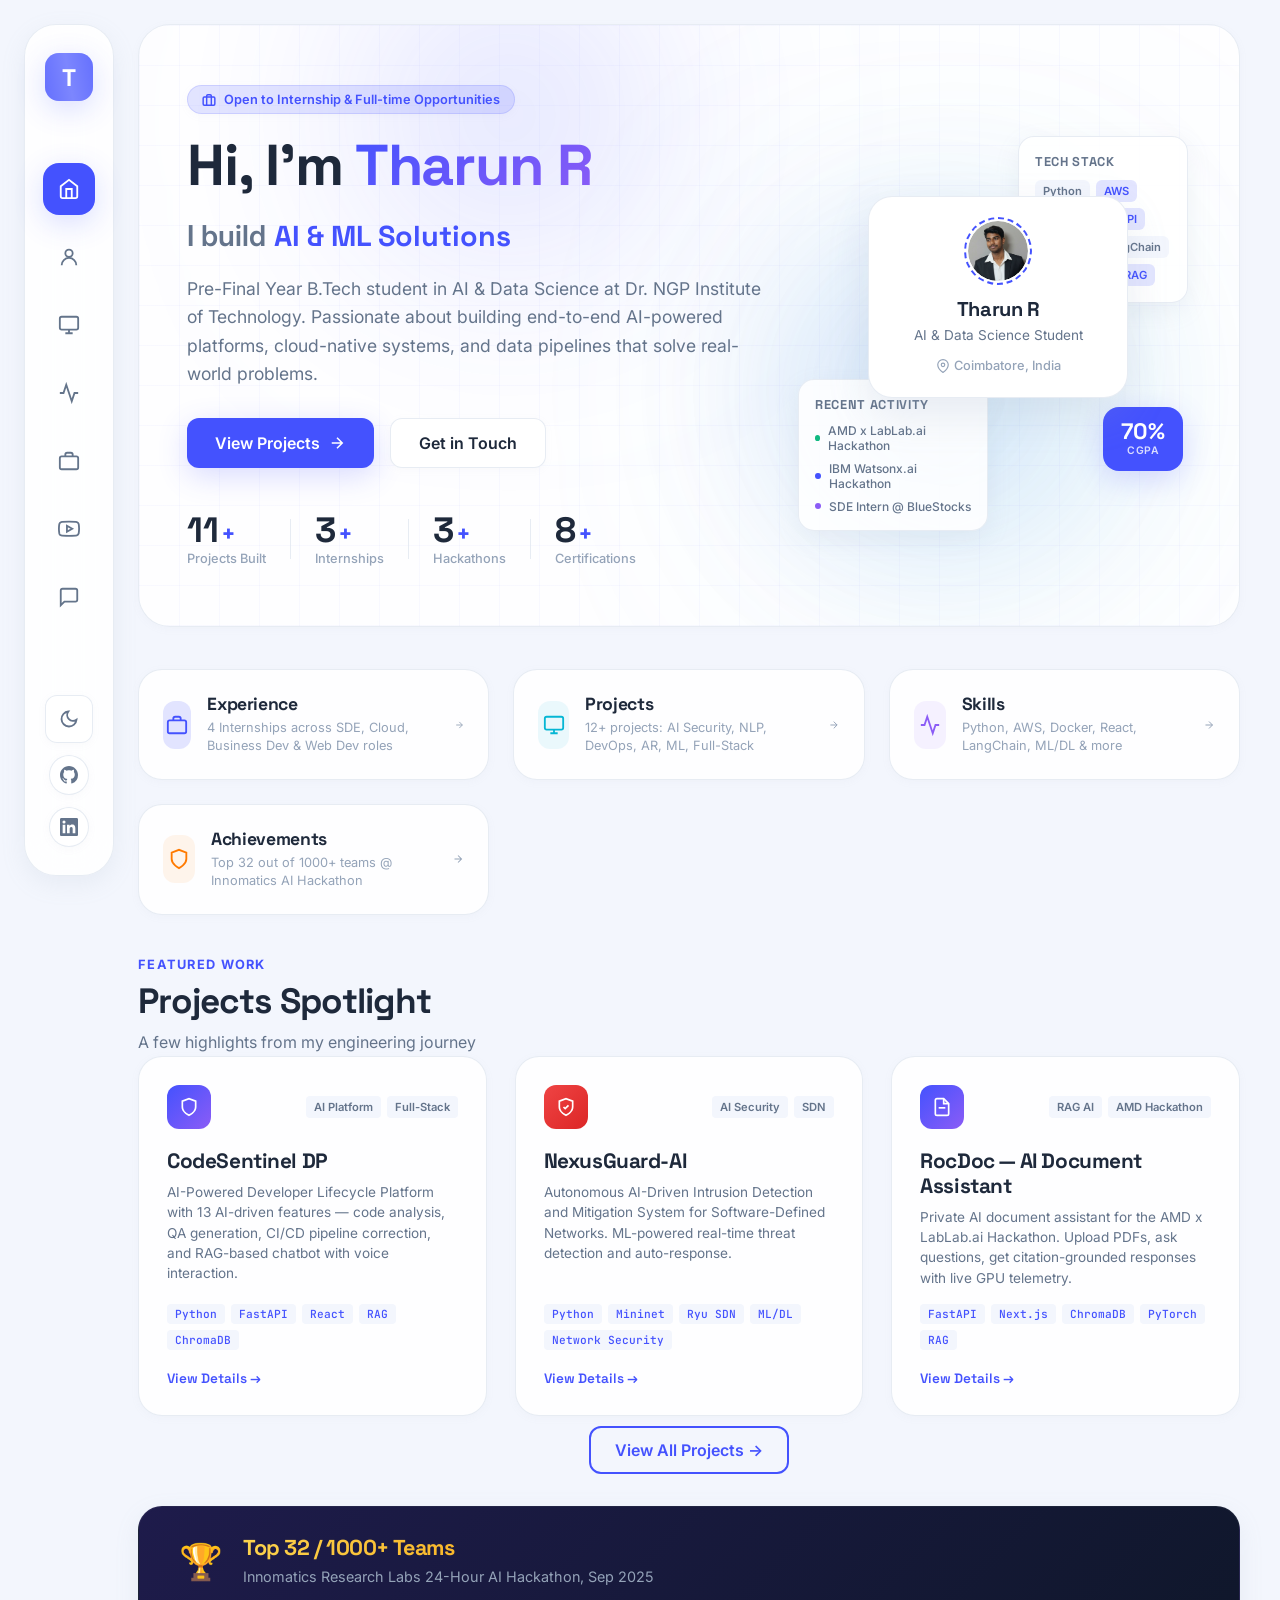
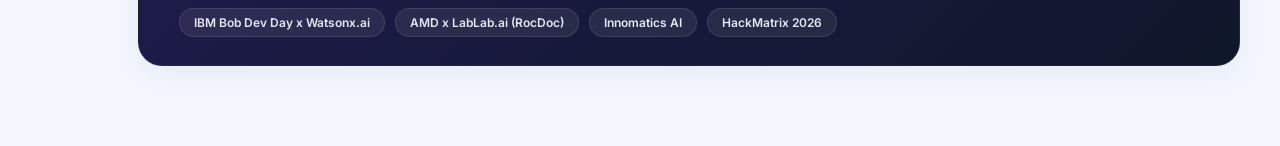
==== commit 9ba413b6: "Update portfolio: revamp styles, skills, projects, and home sections" ====
--- a/index.html
+++ b/index.html
@@ -147,7 +147,7 @@
 
         <div class="hero-stats animate-fade-up" style="animation-delay:0.8s">
           <div class="stat-item">
-            <span class="stat-num" data-target="6">0</span>
+            <span class="stat-num" data-target="12">0</span>
             <span class="stat-label">Projects Built</span>
           </div>
           <div class="stat-divider"></div>
@@ -198,6 +198,8 @@
               <span class="tech-bubble accent">FastAPI</span>
               <span class="tech-bubble">Docker</span>
               <span class="tech-bubble">LangChain</span>
+              <span class="tech-bubble">TypeScript</span>
+              <span class="tech-bubble accent">RAG</span>
             </div>
           </div>
 
@@ -250,7 +252,7 @@
             </div>
             <div class="hl-content">
               <h3>Projects</h3>
-              <p>6 end-to-end projects: AI, DevOps, AR, ML, Full-Stack</p>
+              <p>12+ projects: AI Security, NLP, DevOps, AR, ML, Full-Stack</p>
             </div>
             <svg class="hl-arrow" viewBox="0 0 24 24" fill="none" stroke="currentColor" stroke-width="2"><path d="M5 12h14M12 5l7 7-7 7"/></svg>
           </a>
@@ -307,40 +309,40 @@
             <a href="projects.html#codesentinel" class="feat-link" id="feat-codesentinel-link">View Details →</a>
           </div>
 
-          <div class="feat-project-card" id="feat-cicd">
+          <div class="feat-project-card" id="feat-nexusguard">
             <div class="feat-project-header">
-              <div class="feat-project-icon cyan">
-                <svg viewBox="0 0 24 24" fill="none" stroke="currentColor" stroke-width="2"><circle cx="12" cy="12" r="3"/><path d="M12 1v4M12 19v4M4.22 4.22l2.83 2.83M16.95 16.95l2.83 2.83M1 12h4M19 12h4M4.22 19.78l2.83-2.83M16.95 7.05l2.83-2.83"/></svg>
+              <div class="feat-project-icon" style="background:linear-gradient(135deg,#ef4444,#dc2626);">
+                <svg viewBox="0 0 24 24" fill="none" stroke="currentColor" stroke-width="2"><path d="M12 22s8-4 8-10V5l-8-3-8 3v7c0 6 8 10 8 10z"/><path d="M9 12l2 2 4-4"/></svg>
               </div>
               <div class="feat-project-meta">
-                <span class="feat-project-tag">DevOps</span>
-                <span class="feat-project-tag">Cloud</span>
-              </div>
-            </div>
-            <h3>Cloud DevOps CI/CD Pipeline</h3>
-            <p>Fully automated CI/CD pipeline on AWS using GitHub Actions + Jenkins, Infrastructure as Code with Terraform, and Nginx load balancer with monitoring integration.</p>
+                <span class="feat-project-tag">AI Security</span>
+                <span class="feat-project-tag">SDN</span>
+              </div>
+            </div>
+            <h3>NexusGuard-AI</h3>
+            <p>Autonomous AI-Driven Intrusion Detection and Mitigation System for Software-Defined Networks. ML-powered real-time threat detection and auto-response.</p>
             <div class="feat-tech-row">
-              <span>AWS</span><span>Docker</span><span>Terraform</span><span>Jenkins</span><span>Kubernetes</span>
-            </div>
-            <a href="projects.html#cicd" class="feat-link" id="feat-cicd-link">View Details →</a>
-          </div>
-
-          <div class="feat-project-card" id="feat-tryon">
+              <span>Python</span><span>Mininet</span><span>Ryu SDN</span><span>ML/DL</span><span>Network Security</span>
+            </div>
+            <a href="projects.html#nexusguard" class="feat-link" id="feat-nexusguard-link">View Details →</a>
+          </div>
+
+          <div class="feat-project-card" id="feat-rocdoc">
             <div class="feat-project-header">
-              <div class="feat-project-icon pink">
-                <svg viewBox="0 0 24 24" fill="none" stroke="currentColor" stroke-width="2"><path d="M2 12s3-7 10-7 10 7 10 7-3 7-10 7-10-7-10-7z"/><circle cx="12" cy="12" r="3"/></svg>
+              <div class="feat-project-icon indigo">
+                <svg viewBox="0 0 24 24" fill="none" stroke="currentColor" stroke-width="2"><path d="M14 2H6a2 2 0 0 0-2 2v16a2 2 0 0 0 2 2h12a2 2 0 0 0 2-2V8z"/><polyline points="14 2 14 8 20 8"/><line x1="16" y1="13" x2="8" y2="13"/></svg>
               </div>
               <div class="feat-project-meta">
-                <span class="feat-project-tag">AR / WebAR</span>
-                <span class="feat-project-tag">Mobile</span>
-              </div>
-            </div>
-            <h3>Virtual Try-On AR</h3>
-            <p>WebAR application for virtual clothing try-on using Three.js with photo/video capture and manual adjustment features, converted to Android APK.</p>
+                <span class="feat-project-tag">RAG AI</span>
+                <span class="feat-project-tag">AMD Hackathon</span>
+              </div>
+            </div>
+            <h3>RocDoc — AI Document Assistant</h3>
+            <p>Private AI document assistant for the AMD x LabLab.ai Hackathon. Upload PDFs, ask questions, get citation-grounded responses with live GPU telemetry.</p>
             <div class="feat-tech-row">
-              <span>Three.js</span><span>Flask</span><span>WebAR</span><span>Android</span>
-            </div>
-            <a href="projects.html#tryon" class="feat-link" id="feat-tryon-link">View Details →</a>
+              <span>FastAPI</span><span>Next.js</span><span>ChromaDB</span><span>PyTorch</span><span>RAG</span>
+            </div>
+            <a href="projects.html#rocdoc" class="feat-link" id="feat-rocdoc-link">View Details →</a>
           </div>
         </div>
         <div class="view-all-row">
@@ -361,10 +363,10 @@
             </div>
           </div>
           <div class="hackathon-badges">
-            <span class="hbadge">IBM Watsonx.ai</span>
-            <span class="hbadge">AMD x LabLab.ai</span>
+            <span class="hbadge">IBM Bob Dev Day x Watsonx.ai</span>
+            <span class="hbadge">AMD x LabLab.ai (RocDoc)</span>
             <span class="hbadge">Innomatics AI</span>
-            <span class="hbadge">HackMatrix</span>
+            <span class="hbadge">HackMatrix 2026</span>
           </div>
         </div>
       </div>
--- a/css/style.css
+++ b/css/style.css
@@ -1395,10 +1395,323 @@
   line-height: 1.5;
 }
 
-/* Contact responsiveness override */
+/* ===================================================
+   COMPREHENSIVE MOBILE RESPONSIVE SYSTEM
+   =================================================== */
+
+/* Skill Source Tags (replaces percentage bars) */
+.skill-sources {
+  display: flex;
+  flex-wrap: wrap;
+  gap: 8px;
+  margin-top: 12px;
+}
+
+.skill-source-tag {
+  display: inline-flex;
+  align-items: center;
+  gap: 5px;
+  padding: 5px 12px;
+  border-radius: 20px;
+  font-size: 0.75rem;
+  font-weight: 600;
+  letter-spacing: 0.01em;
+  border: 1px solid transparent;
+}
+
+.skill-source-tag.project {
+  background: rgba(68, 82, 254, 0.1);
+  color: var(--primary);
+  border-color: rgba(68, 82, 254, 0.2);
+}
+
+.skill-source-tag.internship {
+  background: rgba(16, 185, 129, 0.1);
+  color: var(--accent-green);
+  border-color: rgba(16, 185, 129, 0.2);
+}
+
+.skill-source-tag.certification {
+  background: rgba(255, 122, 0, 0.1);
+  color: var(--accent-orange);
+  border-color: rgba(255, 122, 0, 0.2);
+}
+
+.skill-source-tag.hackathon {
+  background: rgba(236, 72, 153, 0.1);
+  color: var(--accent-pink);
+  border-color: rgba(236, 72, 153, 0.2);
+}
+
+.skill-source-tag.workshop {
+  background: rgba(139, 92, 246, 0.1);
+  color: var(--accent-purple);
+  border-color: rgba(139, 92, 246, 0.2);
+}
+
+.skill-source-tag .tag-icon {
+  font-size: 0.8rem;
+}
+
+.skill-item {
+  display: flex;
+  align-items: flex-start;
+  justify-content: space-between;
+  gap: 12px;
+  padding: 14px 0;
+  border-bottom: 1px solid var(--border-color);
+}
+
+.skill-item:last-child {
+  border-bottom: none;
+  padding-bottom: 0;
+}
+
+.skill-item-left {
+  display: flex;
+  flex-direction: column;
+  gap: 6px;
+  flex: 1;
+}
+
+.skill-item-name {
+  font-weight: 600;
+  font-size: 0.95rem;
+  color: var(--text-main);
+}
+
+/* Large Screens */
+@media (min-width: 1600px) {
+  .skills-categories {
+    grid-template-columns: repeat(3, 1fr);
+  }
+}
+
+/* Tablet and below */
+@media (max-width: 1024px) {
+  .main-content {
+    margin-left: 120px;
+    width: calc(100% - 120px);
+    padding: 20px 24px 40px 0;
+  }
+
+  .skills-categories {
+    grid-template-columns: 1fr;
+  }
+
+  .projects-grid {
+    grid-template-columns: repeat(auto-fill, minmax(320px, 1fr));
+  }
+}
+
+/* Mobile - 768px and below */
 @media (max-width: 768px) {
+  /* Show mobile header, hide desktop sidebar */
+  .sidebar {
+    display: none !important;
+  }
+
+  .mobile-header {
+    display: flex !important;
+  }
+
+  /* Reset main content for mobile */
+  .main-content {
+    margin-left: 0 !important;
+    width: 100% !important;
+    padding: 88px 16px 40px 16px !important;
+    gap: 20px;
+  }
+
+  /* Page hero padding */
+  .page-hero {
+    padding: 36px 24px;
+  }
+
+  .page-title {
+    font-size: 2rem;
+  }
+
+  .page-subtitle {
+    font-size: 1rem;
+  }
+
+  /* Section inner */
+  .section-inner {
+    padding: 0;
+  }
+
+  /* Skills grid - single column on mobile */
+  .skills-categories {
+    grid-template-columns: 1fr;
+    gap: 20px;
+  }
+
+  .skill-cat {
+    padding: 22px;
+  }
+
+  /* Projects - single column */
+  .projects-grid {
+    grid-template-columns: 1fr;
+    gap: 20px;
+  }
+
+  /* Filter bar - scrollable on mobile */
+  .filter-bar {
+    width: 100%;
+    overflow-x: auto;
+    flex-wrap: nowrap;
+    border-radius: 16px;
+    -webkit-overflow-scrolling: touch;
+    scrollbar-width: none;
+  }
+
+  .filter-bar::-webkit-scrollbar {
+    display: none;
+  }
+
+  .filter-btn {
+    padding: 8px 18px;
+    font-size: 0.85rem;
+    white-space: nowrap;
+    flex-shrink: 0;
+  }
+
+  /* Timeline - reduce padding */
+  .timeline-item {
+    padding-left: 60px;
+    margin-bottom: 36px;
+  }
+
+  .timeline::before {
+    left: 23px;
+  }
+
+  .timeline-dot {
+    left: 12px;
+    width: 20px;
+    height: 20px;
+  }
+
+  .timeline-connector {
+    left: 22px;
+  }
+
+  .timeline-card {
+    padding: 20px;
+  }
+
+  .timeline-card-header {
+    flex-direction: column;
+    gap: 12px;
+  }
+
+  .tl-meta {
+    display: flex;
+    gap: 8px;
+  }
+
+  /* Contact grid */
   .contact-grid {
     grid-template-columns: 1fr;
+  }
+
+  /* Edu cards */
+  .edu-cards-row {
+    flex-direction: column;
+    gap: 16px;
+  }
+
+  /* About grid */
+  .about-grid {
+    grid-template-columns: 1fr !important;
+    gap: 24px;
+  }
+
+  /* Achievements grid */
+  .achievements-grid {
+    grid-template-columns: 1fr !important;
+  }
+
+  /* Certs grid */
+  .certs-grid {
+    grid-template-columns: repeat(2, 1fr) !important;
+    gap: 12px;
+  }
+
+  /* Soft skills grid */
+  .soft-skills-grid {
+    grid-template-columns: 1fr;
+    gap: 10px;
+  }
+
+  /* Section headers */
+  .section-title {
+    font-size: 1.6rem;
+  }
+
+  /* Skill sources wrap properly */
+  .skill-sources {
+    gap: 6px;
+  }
+
+  .skill-source-tag {
+    font-size: 0.7rem;
+    padding: 4px 10px;
+  }
+
+  /* Project card adjustments */
+  .project-card-header {
+    padding: 20px 20px 14px;
+  }
+
+  .project-card-body {
+    padding: 0 20px;
+  }
+
+  .project-card-footer {
+    padding: 18px 20px 20px;
+  }
+
+  .project-card-badges {
+    flex-wrap: wrap;
+  }
+}
+
+/* Extra small phones */
+@media (max-width: 480px) {
+  .main-content {
+    padding: 80px 12px 32px 12px !important;
+  }
+
+  .page-hero {
+    padding: 28px 18px;
+  }
+
+  .page-title {
+    font-size: 1.75rem;
+  }
+
+  .skill-cat {
+    padding: 18px;
+  }
+
+  .certs-grid {
+    grid-template-columns: 1fr !important;
+  }
+
+  .cert-card {
+    padding: 16px !important;
+  }
+
+  .project-card-icon {
+    width: 40px;
+    height: 40px;
+  }
+
+  .project-card-body h3 {
+    font-size: 1.2rem;
   }
 }
 
--- a/css/home.css
+++ b/css/home.css
@@ -828,3 +828,89 @@
     display: none; /* Hide cluster on very small devices for readability */
   }
 }
+
+/* Mobile-specific home page fixes */
+@media (max-width: 768px) {
+  .hero-section {
+    grid-template-columns: 1fr;
+    padding: 36px 20px;
+    gap: 32px;
+    min-height: unset;
+  }
+
+  .hero-left {
+    align-items: center;
+    text-align: center;
+  }
+
+  .hero-badge, .hero-roles {
+    align-self: center;
+  }
+
+  .hero-stats {
+    justify-content: center;
+    gap: 16px;
+  }
+
+  .hero-title {
+    font-size: 2.4rem;
+  }
+
+  .hero-roles {
+    font-size: 1.3rem;
+    height: 32px;
+  }
+
+  .role-carousel {
+    min-width: 240px;
+  }
+
+  .hero-cta {
+    flex-direction: column;
+    align-items: center;
+    gap: 12px;
+  }
+
+  .hero-cta .btn-primary,
+  .hero-cta .btn-secondary {
+    width: 100%;
+    max-width: 280px;
+    justify-content: center;
+  }
+
+  .hero-card-cluster {
+    width: 280px;
+    height: 280px;
+  }
+
+  .featured-projects {
+    grid-template-columns: 1fr;
+    gap: 18px;
+  }
+
+  .feat-project-card {
+    min-height: unset;
+    padding: 22px;
+  }
+
+  .highlights-grid {
+    grid-template-columns: 1fr;
+    gap: 14px;
+  }
+
+  .hackathon-banner {
+    padding: 22px 20px;
+    flex-direction: column;
+    align-items: flex-start;
+    gap: 16px;
+  }
+
+  .hackathon-text h3 {
+    font-size: 1.1rem;
+  }
+
+  .hbadge {
+    font-size: 0.7rem;
+    padding: 5px 10px;
+  }
+}
